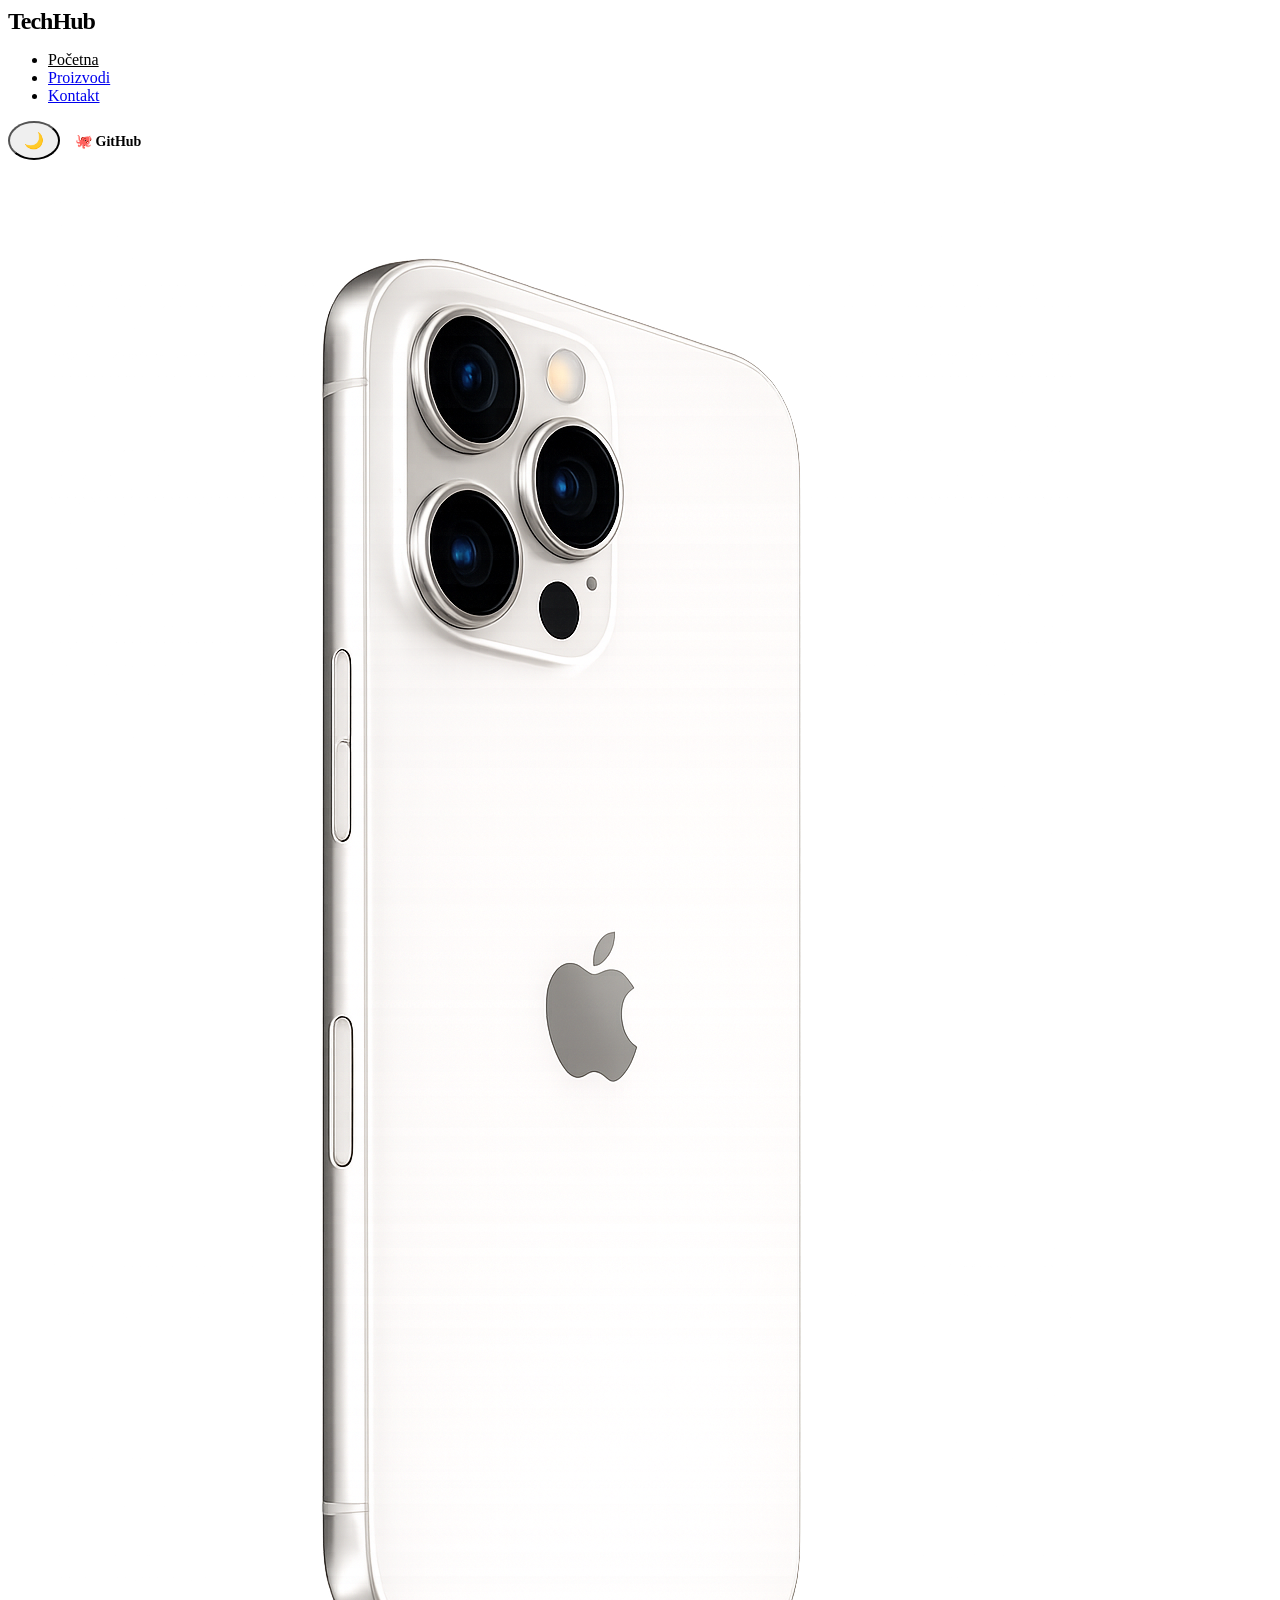
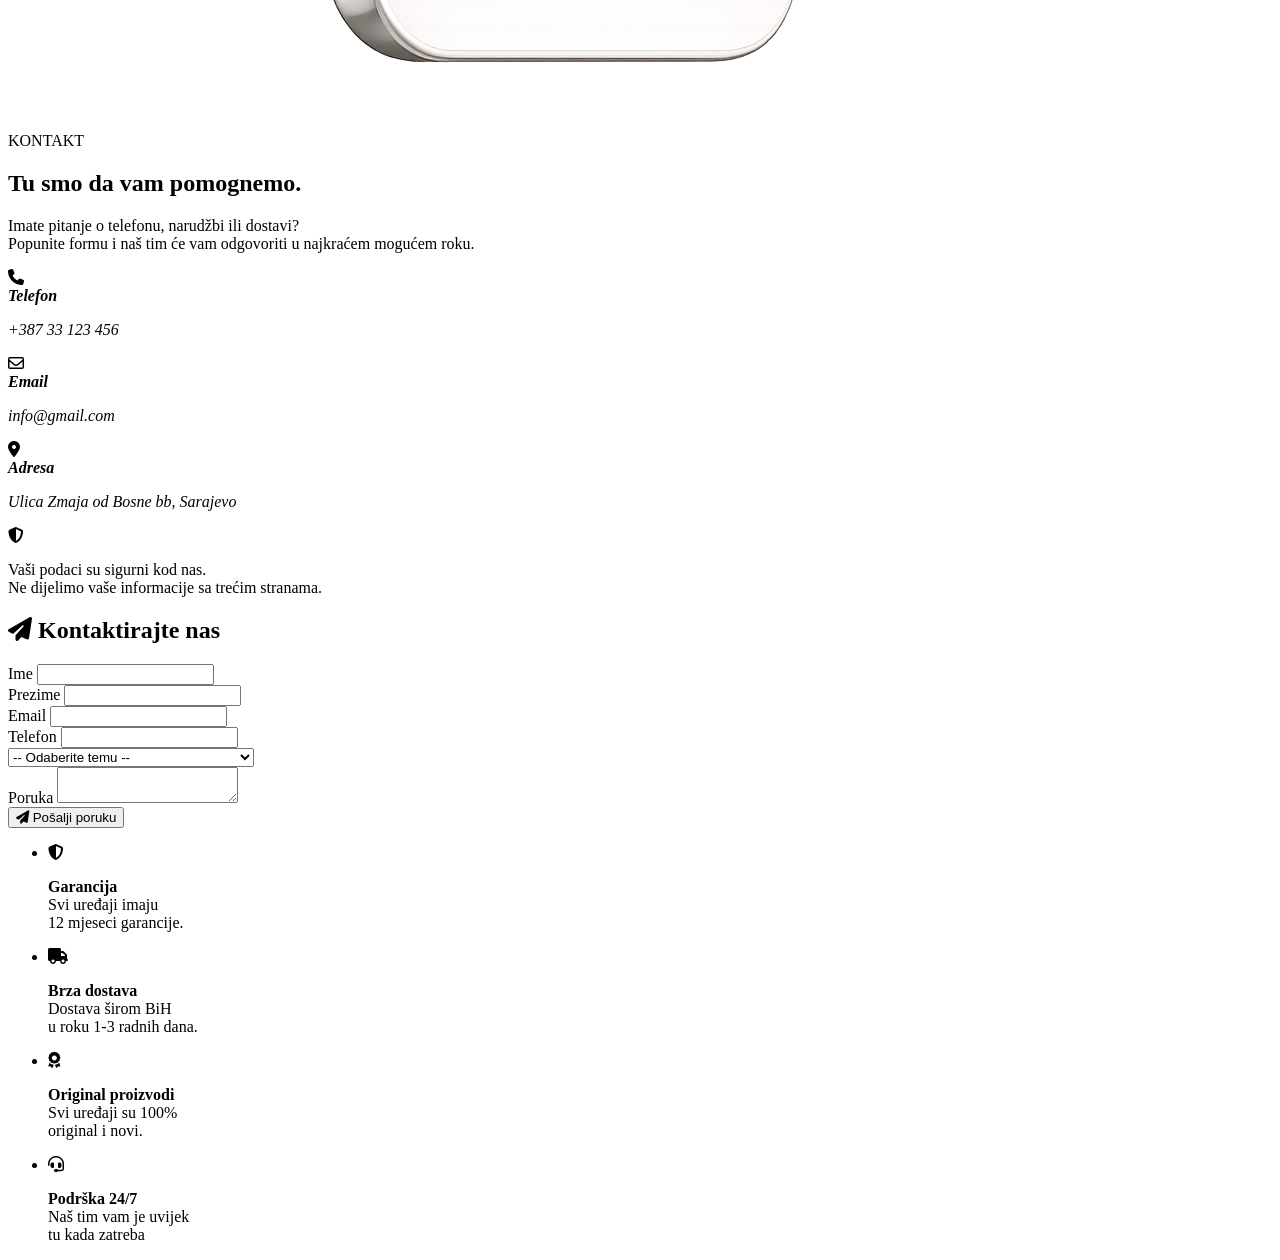
==== kontakt.html @ 81f0207e "Dodan html kod za kontakt dio" ====
<!DOCTYPE html>

<html lang="bs">

<head>  
    <meta charset="UTF-8">
    <meta name="viewport" content="width=device-width, initial-scale=1.0">
    <title>Kontakt</title>
    <link rel="stylesheet" href="tptpstil.css">
    <link rel="stylesheet" href="https://cdnjs.cloudflare.com/ajax/libs/font-awesome/6.5.1/css/all.min.css">
    <!-- Pomogao AI. Jasno mi je da ovaj dio služi prilagođavanju širine
      ekrana uređaju na kome se koristi stanica-->

</head> 

<body class="kontakt-body">
    <!--Header preuzet sa main-a-->
    <header>
        <div class="glavna-navigacija">
                <div class="logo">
                    <h2 style="color: var(--primarna); margin:0; font-weight: 800; letter-spacing: -1px;">TechHub</h2>
                </div>
                <nav>
                    <ul>
                        <li><a href="index.html" style="color: var(--primarna);">Početna</a></li>
                        <li><a href="proizvodi.html">Proizvodi</a></li>
                        <li><a href="kontakt.html">Kontakt</a></li>
                    </ul>
                </nav>
                
                <div style="display: flex; align-items: center; gap: 15px;">
                    <button id="dark-mode-toggle" class="filter-btn" style="padding: 8px 14px; border-radius: 50%; font-size: 16px;">🌙</button>
                    
                    <div class="github-link">
                        <a href="https://github.com/adin-fet/Grupa2-TPTP-2026" target="_blank" style="text-decoration: none; font-weight: 700; color: var(--text-glavni); font-size: 14px;">🐙 GitHub</a>
                    </div>
                </div>
            </div>
    </header>

    <div class="gradacija"></div>

    <main class="centr_dio">

    <!-- Lijeva strana -->
    <figure class="slika-lijevo">
        <img src="images/tel1.png" alt="Slika bijelog telefona">
    </figure>

    <article class="info">
        <header>
            <span>KONTAKT</span>
            <h1>Tu smo da vam pomognemo.</h1>
            <p>Imate pitanje o telefonu, narudžbi ili dostavi?<br>
                Popunite formu i naš tim će vam odgovoriti
                u najkraćem mogućem roku.</p>
        </header>
        
        <!--Kontakt ikonice-->
        <address>
            <div class="kontakt-ikonica">
                <i class="fa-solid fa-phone"></i>
                <div>
                    <strong>Telefon</strong>
                    <p>+387 33 123 456</p>
                </div>
            </div>
            <div class="kontakt-ikonica">
                <i class="fa-regular fa-envelope"></i>
                <div>
                    <strong>Email</strong>
                    <p>info@gmail.com</p>
                </div>
            </div>
            <div class="kontakt-ikonica">
                <i class="fa-solid fa-location-dot"></i>
                <div>
                    <strong>Adresa</strong>
                    <p>Ulica Zmaja od Bosne bb, Sarajevo</p>
                </div>
            </div>
        </address>

        <section class="sigurnost">

            <div class="ikona-sigurnost">
                <i class="fa-solid fa-shield-halved"></i>
            </div>

            <div class="tekst-sigurnost">
                <p>
                    Vaši podaci su sigurni kod nas.<br>
                    Ne dijelimo vaše informacije sa trećim stranama.
                </p>
            </div>
        </section>

    </article>

    <!-- Desna strana (Forma) -->
    <aside class="forma-kontejner">

        <form id="kontakt-forma" novalidate>
        
            <h2 class="naslov"><i class="fa-solid fa-paper-plane"></i> Kontaktirajte nas</h2>
            <div class="polja-forme">
                <div class="input_kontejner">
                    <label for="ime">Ime</label>
                    <input type="text" id="ime" name="ime" id="ime" class="unos">
                    <span class="error-text" id="error-ime"></span>
                </div>        
                <div class="input_kontejner">
                    <label for="prezime">Prezime</label>
                    <input type="text" id="prezime" name="prezime" id="prezime" class="unos">
                    <span class="error-text" id="error-prezime"></span>
                </div>        
                <div class="input_kontejner">
                    <label for="email">Email</label>
                    <input type="email" id="email" name="email" id="email" class="unos">
                    <span class="error-text" id="error-email"></span>
                </div>
                <div class="input_kontejner">
                    <label for="telefon">Telefon</label>
                    <input type="text" id="telefon" name="telefon" id="telefon" class="unos">
                    <span class="error-text" id="error-telefon"></span>
                </div>
                <div class="input_kontejner">
                    <label for="tema_upita"></label>
                    <select id="tema_upita" name="tema_upita" id="tema_upita" class="unos-select">
                        <option value="">-- Odaberite temu --</option>
                        <option value="prednarudžba">Prednarudžbe i kupovina</option>
                        <option value="tehnička podrska i servis">Tehnička podrška i servis</option>
                        <option value="reklamacija">Povrat novca i zamjena (Reklamacija)</option>
                        <option value="saradnja">Poslovna saradnja</option>
                        <option value="drugo">Drugo...</option>
                    </select>
                    <span class="error-text" id="error-tema"></span>
                </div>
                
                <div class="poruka_kontejner">
                    <label for="poruka">Poruka</label>
                    <textarea id="poruka" name="poruka" id="poruka" class="unos"></textarea>
                    <span class="error-text" id="error-poruka"></span>
                </div>

                <button type="submit"><i class="fa-solid fa-paper-plane"></i>  Pošalji poruku</button>
                <div id="uspjeh-kontejner"></div>
            </div>
        </form>
    </aside>

    </main>

    <footer class="kontakt-footer">
        <ul>
            <li><i class="fa-solid fa-shield-halved"></i><p><b>Garancija</b><br>Svi uređaji imaju <br>12 mjeseci garancije.</p></li>
            <li><i class="fa-solid fa-truck"></i><p><b>Brza dostava</b><br>Dostava širom BiH <br>u roku 1-3 radnih dana.</p></li>
            <li><i class="fa-solid fa-award"></i><p><b>Original proizvodi</b><br>Svi uređaji su 100% <br>original i novi.</p></li>
            <li><i class="fa-solid fa-headset"></i><p><b>Podrška 24/7</b><br>Naš tim vam je uvijek <br>tu kada zatreba</p></li>
        </ul>
    </footer>

<script src="tptpskripte.js"></script>
</body>
</html>
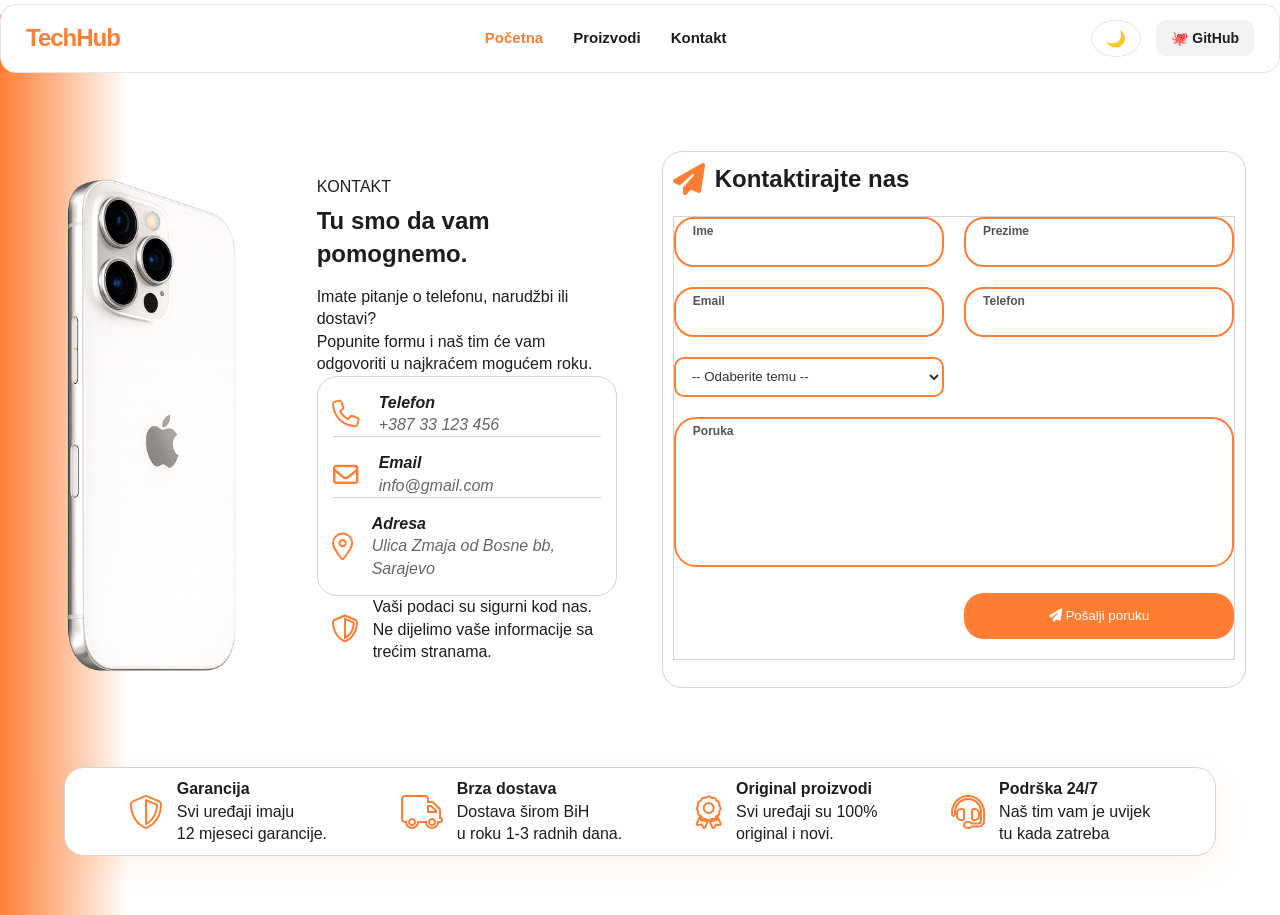
==== commit 20d02b59: "popravljene putanje kontakt.html-a do css i js fajlova" ====
--- a/kontakt.html
+++ b/kontakt.html
@@ -6,7 +6,7 @@
     <meta charset="UTF-8">
     <meta name="viewport" content="width=device-width, initial-scale=1.0">
     <title>Kontakt</title>
-    <link rel="stylesheet" href="tptpstil.css">
+    <link rel="stylesheet" href="css/tptpstil.css">
     <link rel="stylesheet" href="https://cdnjs.cloudflare.com/ajax/libs/font-awesome/6.5.1/css/all.min.css">
     <!-- Pomogao AI. Jasno mi je da ovaj dio služi prilagođavanju širine
       ekrana uređaju na kome se koristi stanica-->
@@ -160,6 +160,6 @@
         </ul>
     </footer>
 
-<script src="tptpskripte.js"></script>
+<script src="js/tptpskripte.js"></script>
 </body>
-</html>+</html>
--- a/css/tptpstil.css
+++ b/css/tptpstil.css
@@ -0,0 +1,581 @@
+:root {
+    --primarna: #ff7e33;
+    --text-glavni: #1d1d1f;
+    --text-sivi: #86868b;
+    --bg-boja: #fbfbfd;
+    --ivica: #e5e5e7;
+}
+
+* { margin: 0; padding: 0; box-sizing: border-box; font-family: 'Inter', sans-serif; }
+
+body { background-color: var(--bg-boja); color: var(--text-glavni); line-height: 1.4; }
+
+.container { max-width: 1200px; margin: 0 auto; padding: 60px 20px; }
+
+/* HEADER - SPLIT DIZAJN */
+.header-glavni {
+    display: flex;
+    justify-content: space-between;
+    align-items: flex-end;
+    margin-bottom: 30px;
+}
+
+.header-lijeva-strana h1 { font-size: 48px; font-weight: 800; letter-spacing: -1px; margin: 5px 0; }
+.nadnaslov { color: var(--primarna); font-weight: 800; font-size: 12px; letter-spacing: 1.2px; }
+.podnaslov { color: var(--text-sivi); font-size: 16px; }
+
+.header-desna-strana { display: flex; gap: 25px; }
+.trust-item { display: flex; align-items: center; gap: 10px; }
+.trust-ikona { 
+    width: 42px; height: 42px; background: #fff; border: 1px solid var(--ivica); 
+    border-radius: 12px; display: flex; align-items: center; justify-content: center; font-size: 18px; 
+}
+.trust-tekst { display: flex; flex-direction: column; }
+.trust-tekst strong { font-size: 13px; font-weight: 700; }
+.trust-tekst span { font-size: 11px; color: var(--text-sivi); }
+
+/* LINIJA FILTERA */
+.kontrole-linija {
+    display: flex;
+    justify-content: space-between;
+    align-items: center;
+    padding: 20px 0;
+    border-top: 1px solid var(--ivica);
+    margin-bottom: 40px;
+}
+
+.filter-dugmadi { display: flex; gap: 10px; }
+.filter-btn {
+    padding: 10px 18px; border-radius: 30px; border: 1px solid var(--ivica);
+    background: #fff; font-weight: 600; font-size: 14px; cursor: pointer; transition: 0.2s;
+}
+.filter-btn.active { background: var(--primarna); color: #fff; border-color: var(--primarna); }
+
+.sort-select { padding: 8px 12px; border-radius: 10px; border: 1px solid var(--ivica); font-weight: 600; }
+
+/* KARTICE */
+.proizvodi-grid { display: grid; grid-template-columns: repeat(4, 1fr); gap: 20px; }
+.kartica {
+    background: #fff; border: 1px solid var(--ivica); border-radius: 18px;
+    padding: 20px; position: relative; transition: 0.3s ease; display: flex; flex-direction: column;
+}
+.kartica:hover { transform: translateY(-5px); box-shadow: 0 10px 25px rgba(0,0,0,0.05); }
+
+.slika-okvir { height: 170px; display: flex; align-items: center; justify-content: center; margin-bottom: 15px; }
+.slika-okvir img { max-width: 100%; max-height: 100%; object-fit: contain; }
+
+.info-dio h3 { font-size: 15px; font-weight: 600; margin-bottom: 8px; height: 40px; overflow: hidden; }
+.rating { color: #ffb400; font-size: 11px; margin-bottom: 15px; }
+.cijena { font-size: 19px; font-weight: 700; }
+.stara { font-size: 13px; color: var(--text-sivi); text-decoration: line-through; margin-left: 8px; }
+
+.dodaj-btn {
+    background: var(--primarna); color: #fff; border: none; padding: 12px; border-radius: 12px;
+    font-weight: 700; margin-top: 15px; cursor: pointer;
+}
+.pregled-btn {
+    background: #fff; border: 1px solid var(--ivica); padding: 10px; border-radius: 12px;
+    font-weight: 600; margin-top: 8px; cursor: pointer;
+}
+
+/* OSTALO */
+.tag { position: absolute; top: 15px; left: 15px; padding: 4px 10px; border-radius: 20px; font-size: 10px; font-weight: 800; color: #fff; }
+.novo { background: var(--primarna); }
+.top { background: #5e5ce6; }
+.popust { background: #ff3b30; }
+.srce { position: absolute; top: 15px; right: 15px; cursor: pointer; color: #d2d2d7; font-size: 20px; }
+
+.recenzije-sekcija { margin: 80px 0; }
+.naslov-centar { text-align: center; margin-bottom: 40px; font-size: 30px; font-weight: 800; }
+.recenzije-grid { display: grid; grid-template-columns: repeat(3, 1fr); gap: 20px; }
+.recenzija-box { background: #fff; border: 1px solid var(--ivica); padding: 25px; border-radius: 20px; }
+.user-info { display: flex; align-items: center; gap: 12px; margin-bottom: 15px; }
+.user-info img { border-radius: 50%; width: 45px; }
+
+.kontakt-traka {
+    background: #fff2eb;
+     border: 1px solid rgba(255,126,51,0.1); 
+     border-radius: 24px;
+    padding: 35px; display: flex;
+     justify-content: space-between; 
+     align-items: center;
+}
+.kontakt-info { display: flex; align-items: center; gap: 20px; }
+.chat-ikona { font-size: 32px; }
+.kontakt-dugme {background: var(--primarna);
+     color: #fff; 
+     text-decoration: none; 
+     padding: 16px 28px;
+      border-radius: 12px;
+       font-weight: 700;
+}
+
+
+/* =========================================================
+   ADEMOV DIO - SPECIFIČNI STILOVI ZA POČETNU STRANICU
+========================================================= */
+
+/* Tranzicija za prelazak u Dark Mode  */
+body { transition: background-color 0.3s, color 0.3s; }
+.kartica, .filter-btn, .pregled-btn, .mapa-container, .sekundarna-navigacija, footer, .glavna-navigacija, .korpa-kontejner { transition: background-color 0.3s, border-color 0.3s, color 0.3s; }
+
+/* Dark Mode varijable preklapanja */
+body.dark-mode {
+    --bg-boja: #121212;
+    --text-glavni: #f5f5f7;
+    --text-sivi: #a1a1a6;
+    --ivica: #2c2c2e;
+}
+body.dark-mode .kartica, 
+body.dark-mode .filter-btn, 
+body.dark-mode .pregled-btn, 
+body.dark-mode .mapa-container, 
+body.dark-mode .sekundarna-navigacija, 
+body.dark-mode footer, 
+body.dark-mode .glavna-navigacija, 
+body.dark-mode .korpa-kontejner,
+body.dark-mode .sort-select {
+    background-color: #1c1c1e !important;
+    color: var(--text-glavni);
+    border-color: var(--ivica);
+}
+
+/* Dekorativne pozadinske trake (preuzeto od Zlate) */
+.pozadina-trake { position: fixed; top: 0; left: 0; width: 100%; height: 100vh; z-index: -1; pointer-events: none; }
+.pozadina-trake::before { content: ""; position: absolute; top: -10%; left: -15%; width: 140%; height: 200px; background: linear-gradient(135deg, #ff7e33 0%, transparent 50%); opacity: 0.2; transform: rotate(-15deg); filter: blur(40px); }
+
+/* Glavna navigacija na početnoj */
+.glavna-navigacija { background: #fff; padding: 15px 25px; border-radius: 16px; border: 1px solid var(--ivica); display: flex; justify-content: space-between; align-items: center; margin-bottom: 40px; }
+.glavna-navigacija ul { list-style: none; display: flex; gap: 30px; }
+.glavna-navigacija a { text-decoration: none; color: var(--text-glavni); font-weight: 600; font-size: 15px; }
+.glavna-navigacija a:hover { color: var(--primarna); }
+.github-link a { background: rgba(0,0,0,0.05); padding: 10px 15px; border-radius: 10px; text-decoration: none; font-weight: 700; color: var(--text-glavni); font-size: 14px; }
+body.dark-mode .github-link a { background: rgba(255,255,255,0.1); }
+
+/* Grid Layout sa 3 kolone  */
+.pocetna-layout { display: grid; grid-template-columns: 220px 1fr 300px; gap: 30px; align-items: start; }
+
+/* Sekundarna navigacija */
+.sekundarna-navigacija { background: #fff; padding: 20px; border-radius: 18px; border: 1px solid var(--ivica); display: flex; flex-direction: column; gap: 10px; }
+.sekundarna-navigacija h3 { margin-bottom: 10px; font-size: 18px; }
+.sekundarna-navigacija .filter-btn { width: 100%; text-align: left; }
+
+/* Mapa Container */
+.mapa-container { background: #fff; padding: 20px; border-radius: 18px; border: 1px solid var(--ivica); }
+.mapa-container iframe { width: 100%; height: 220px; border-radius: 12px; margin-bottom: 10px; }
+.mapa-opis { font-size: 13px; color: var(--text-sivi); line-height: 1.5; }
+
+/* Korpa Interfejs (Kriterij 11) */
+.korpa-kontejner { background: #fff; padding: 20px; border-radius: 18px; border: 1px solid var(--ivica); margin-bottom: 25px; }
+#korpa-brojac { background: var(--primarna); color: #fff; font-size: 12px; padding: 2px 8px; border-radius: 10px; font-weight: 700; }
+.korpa-stavka { display: flex; justify-content: space-between; align-items: center; padding: 8px 0; border-bottom: 1px dashed var(--ivica); font-size: 14px; }
+.korpa-ukupno-red { display: flex; justify-content: space-between; align-items: center; font-weight: 800; margin: 15px 0; padding-top: 10px; border-top: 1px solid var(--ivica); font-size: 16px; }
+#isprazni-korpu-btn { width: 100%; color: #ff3b30; border-color: rgba(255,59,48,0.2); background: rgba(255,59,48,0.05); margin-top: 5px; }
+#isprazni-korpu-btn:hover { background: #ff3b30; color: #fff; }
+
+/* Footer */
+footer { margin-top: 80px; padding: 40px 20px; background: #fff; border-top: 1px solid var(--ivica); text-align: center; border-radius: 24px 24px 0 0; }
+.footer-info p { margin-bottom: 8px; color: var(--text-sivi); font-size: 14px; }
+.footer-links { margin-top: 15px; }
+.footer-links a { color: var(--primarna); text-decoration: none; margin: 0 10px; font-weight: 600; }
+
+/* Responzivnost za layout  */
+@media (max-width: 992px) {
+    .pocetna-layout { grid-template-columns: 1fr; }
+    .sekundarna-navigacija .filter-dugmadi { flex-direction: row; flex-wrap: wrap; }
+    .sekundarna-navigacija .filter-btn { width: auto; }
+}
+
+
+
+/* =========================================================
+    ADINOV DIO - CSS ZA KONTAKT 
+========================================================= */
+:root {
+    --glavna-narandzasta: #ff7e33;
+    --hover-pozadina: #ff7e33be;;
+    --bijela: #fff;
+    --okvir: lightgray;
+    --boja-slova-sv: #666666;
+    --tranzicija: 0.3s ease;
+}
+
+.kontakt-body{
+    background-color: #fff;
+    display: flex;
+    flex-direction: column;
+    justify-content: space-evenly;
+    width: 100%; 
+    min-height: 100vh; 
+    margin: 0; 
+    padding: 0;
+    position: relative;
+}
+
+.gradacija{
+    position: absolute;
+    top: 15px;
+    left: 0;
+    bottom: 0;
+    min-height: 100vh;
+    width: 10%;
+    background: linear-gradient(to right,
+        rgb(255, 126, 51) 0%, 
+        rgba(255, 126, 51, 0.5) 50%, 
+        rgba(0, 0, 0, 0) 100%);
+    z-index: -1;
+}
+
+.centr_dio{
+    display:flex;
+    justify-content: space-between;
+    align-items: stretch;
+    width: 95%;
+    max-width: 1600px;
+    max-height: 700px;
+    margin: 35px auto;
+    margin-left: 30px;
+    z-index:1;
+    gap:20px;
+}
+
+/* Slika */
+
+.slika-lijevo{
+    margin: 0;
+    padding: 0;
+    width: 20%;
+}
+
+.slika-lijevo img{
+    width: 100%;
+    height: 100%;
+    object-fit: cover;
+    object-position: center;
+}
+
+/* /Slika*/
+/* Promotivni dio */
+
+.info{
+    max-width: 350px;
+    padding: 25px;
+}
+
+.info header h1 {
+    margin-top: 5px;
+    margin-bottom: 15px;
+}
+
+.info address{
+    display: flex;
+    flex-direction: column;
+    align-items: left;
+    gap:15px;
+    text-align:left;
+    border: solid 1px var(--okvir);
+    border-radius: 20px;
+    padding: 15px;
+}
+
+.kontakt-ikonica{
+    display:flex;
+    gap: 20px;
+    align-items: center;
+}
+.info address .kontakt-ikonica:not(:last-child) {
+    border-bottom: 1px solid var(--okvir); 
+    width: 100%;
+}
+
+.kontakt-ikonica p{
+    color: var(--boja-slova-sv);
+}
+
+.kontakt-ikonica i{
+    font-size: 1.6rem;
+    color: var(--glavna-narandzasta);
+}
+
+.kontakt-ikonica:nth-child(1) i,
+.kontakt-ikonica:nth-child(3) i{
+    color: transparent; 
+    -webkit-text-stroke: 2px var(--glavna-narandzasta);
+}
+
+.sigurnost{
+    display: flex;
+    align-items: center;
+    gap: 15px;
+    margin-left: 15px;;
+}
+
+.sigurnost i{
+    font-size: 1.6rem;
+    color: transparent;
+    -webkit-text-stroke: 2px var(--glavna-narandzasta);
+}
+/* /Promotivni dio */
+
+/* Forma */
+.forma-kontejner{
+    display: flex;
+    border: solid 1px var(--okvir);
+    min-width: 45%;
+    border-radius: 20px;
+    height: auto;
+    max-height: 700px;
+}
+
+#kontakt-forma{
+    padding: 10px;
+    width: 100%;
+    display: flex;
+    flex-direction: column;
+}
+
+/* Naslov forme */
+#kontakt-forma h2.naslov {
+    margin-top: 0;
+    margin-bottom: 20px;
+    display: flex;
+    align-items: center;
+    gap: 10px;
+}
+
+#kontakt-forma h2 i{
+    font-size: 2rem;
+    color: var(--glavna-narandzasta);
+}
+/* Naslov forme */
+/* Polja forme */
+.polja-forme {
+    border: solid 1px var(--okvir);
+    display: grid;
+    grid-template-columns: 1fr 1fr;
+    gap: 20px;
+}
+
+.unos-select {
+    width: 100%;
+    height: 40px;
+    padding: 8px 12px;
+    border: 2px solid var(--glavna-narandzasta);
+    border-radius: 10px;
+    font-family: var(--font-glavni);
+    background-color: var(--bijela);
+    color: #333;
+    outline: none;
+    transition: var(--tranzicija);
+    cursor: pointer;
+}
+
+.unos-select:focus {
+    border-color: var(--glavna-narandzasta);
+    box-shadow: 0 0 5px rgba(255, 126, 51, 0.5);
+}
+
+
+
+.input_kontejner, .poruka_kontejner {
+    position: relative;
+}
+
+.input_kontejner input, .poruka_kontejner textarea {
+    width: 100%;
+    border: 2px solid var(--glavna-narandzasta);
+    background: none;
+    color: var(--boja-slova-sv);
+    padding: 1.3rem 1.2rem 0.5rem 1.2rem; 
+    font-size: 0.95rem;
+    font-weight: 500;
+    border-radius: 20px;
+    box-sizing: border-box;
+    transition: 0.3s;
+    outline: none;
+}
+
+.poruka_kontejner textarea {
+    min-height: 150px;
+    border-radius: 22px;
+    resize: none;
+}
+
+.input_kontejner input:focus, .poruka_kontejner textarea:focus{
+    box-shadow: 0 0 8px rgba(255, 126, 51, 0.4);
+}
+
+.input_kontejner label, .poruka_kontejner label {
+    position: absolute;
+    top: 6px;
+    left: 1.2rem;
+    font-size: 0.75rem;
+    color: #545454;
+    font-weight: 550;
+    pointer-events: none;
+    z-index: 10;
+}
+
+.polja-forme .poruka_kontejner {
+    grid-column: span 2;
+} 
+
+.input_kontejner:focus-within label, .poruka_kontejner:focus-within label {
+    color: var(--glavna-narandzasta);
+}
+/* /Polja forme */
+/* Dugme */
+.polja-forme button{
+    grid-column: 2;
+    align-self: end;
+    height: 46px;
+    background-color: var(--glavna-narandzasta);
+    color: var(--bijela);
+    border-radius:20px;
+    border: none;
+    cursor: pointer;
+}
+
+.polja-forme i{
+    color: var(--bijela);
+}
+
+.polja-forme button:hover {
+    background-color: #ff8746;
+    transform: translateY(1px); 
+    box-shadow: 0 5px 15px rgba(255, 126, 51, 0.4); 
+}
+
+.polja-forme .input_kontejner:nth-child(5){
+    grid-column:1;
+}
+/* /Dugme */
+/* /Forma */
+
+/* Footer */
+.kontakt-footer {
+    border: solid 0.5px var(--okvir);
+    background-color: var(--bijela);
+    border-radius: 20px;
+    box-shadow: 0 10px 30px rgba(255, 126, 51, 0.1);
+    width: 90%;
+    max-width: 1200px;
+    margin: 40px auto;
+    padding: 10px;
+}
+
+.kontakt-footer ul{
+    list-style: none; 
+    padding: 0;
+    margin: 0;
+    display:flex;
+    justify-content: space-evenly;
+    flex-wrap: wrap;
+    gap: 20px;
+}
+
+.kontakt-footer ul li{
+    display: flex;
+    align-items: center;
+    gap:15px;
+    text-align:left;
+    justify-content: center;
+}
+
+.kontakt-footer ul li i{
+    font-size: 2rem;
+    -webkit-text-stroke: 2px var(--glavna-narandzasta);
+    color: transparent;
+}
+
+/* Tablet */
+@media screen and (max-width: 1100px) {
+    .centr_dio {
+        flex-direction: row;
+        flex-wrap: wrap;
+        justify-content: center;
+        width: 95%;
+        gap: 30px;
+        margin: 30px auto;
+        max-height: none;
+    }
+
+    .kontakt-forma{
+        width: 100%;
+        max-width: 600px;
+    }
+    .slika-lijevo, .inf {
+        width: 40%;
+        max-width: 40%;
+    }
+
+    .slika-lijevo {
+        height: auto;
+        min-height: 250px;
+    }
+
+    .forma-kontejner{
+        width: 70%;
+    }
+    .kontakt-footer ul li {
+        flex-basis: calc(50% - 20px);
+    }
+}
+
+/* Telefon */
+@media screen and (max-width: 600px) {
+    .gradacija, .slika-lijevo {
+        display: none;
+    }
+
+    .centr_dio {
+        flex-direction: column;
+        align-items: center;
+        width: 90%;
+        margin: 20px auto;
+        gap: 25px;
+        max-height: none;
+    }
+
+    .info, .forma-kontejner {
+        width: 90%;
+        max-width: 100%;
+    }
+    
+    .polja-forme {
+        display: flex;
+        flex-direction: column;
+        gap: 12px;
+    }
+
+    .polja-forme .input_kontejner,
+    .polja-forme .poruka_kontejner,
+    .polja-forme button {
+        grid-column: auto !important;
+        width: 100%;
+    }
+
+    .glavna-navigacija {
+        flex-direction: column;
+        gap: 15px;
+        padding: 15px;
+        text-align: center;
+    }
+
+    .glavna-navigacija ul {
+        gap: 20px;
+        padding: 0;
+    }
+
+    /* Footer elementi na telefonu */
+    .kontakt-footer{
+        width:75%;
+    }
+    .kontakt-footer ul {
+        flex-direction: column;
+        gap: 20px;
+        align-items: center;
+        padding-left: 10px;
+    }
+}
+/* /Footer */
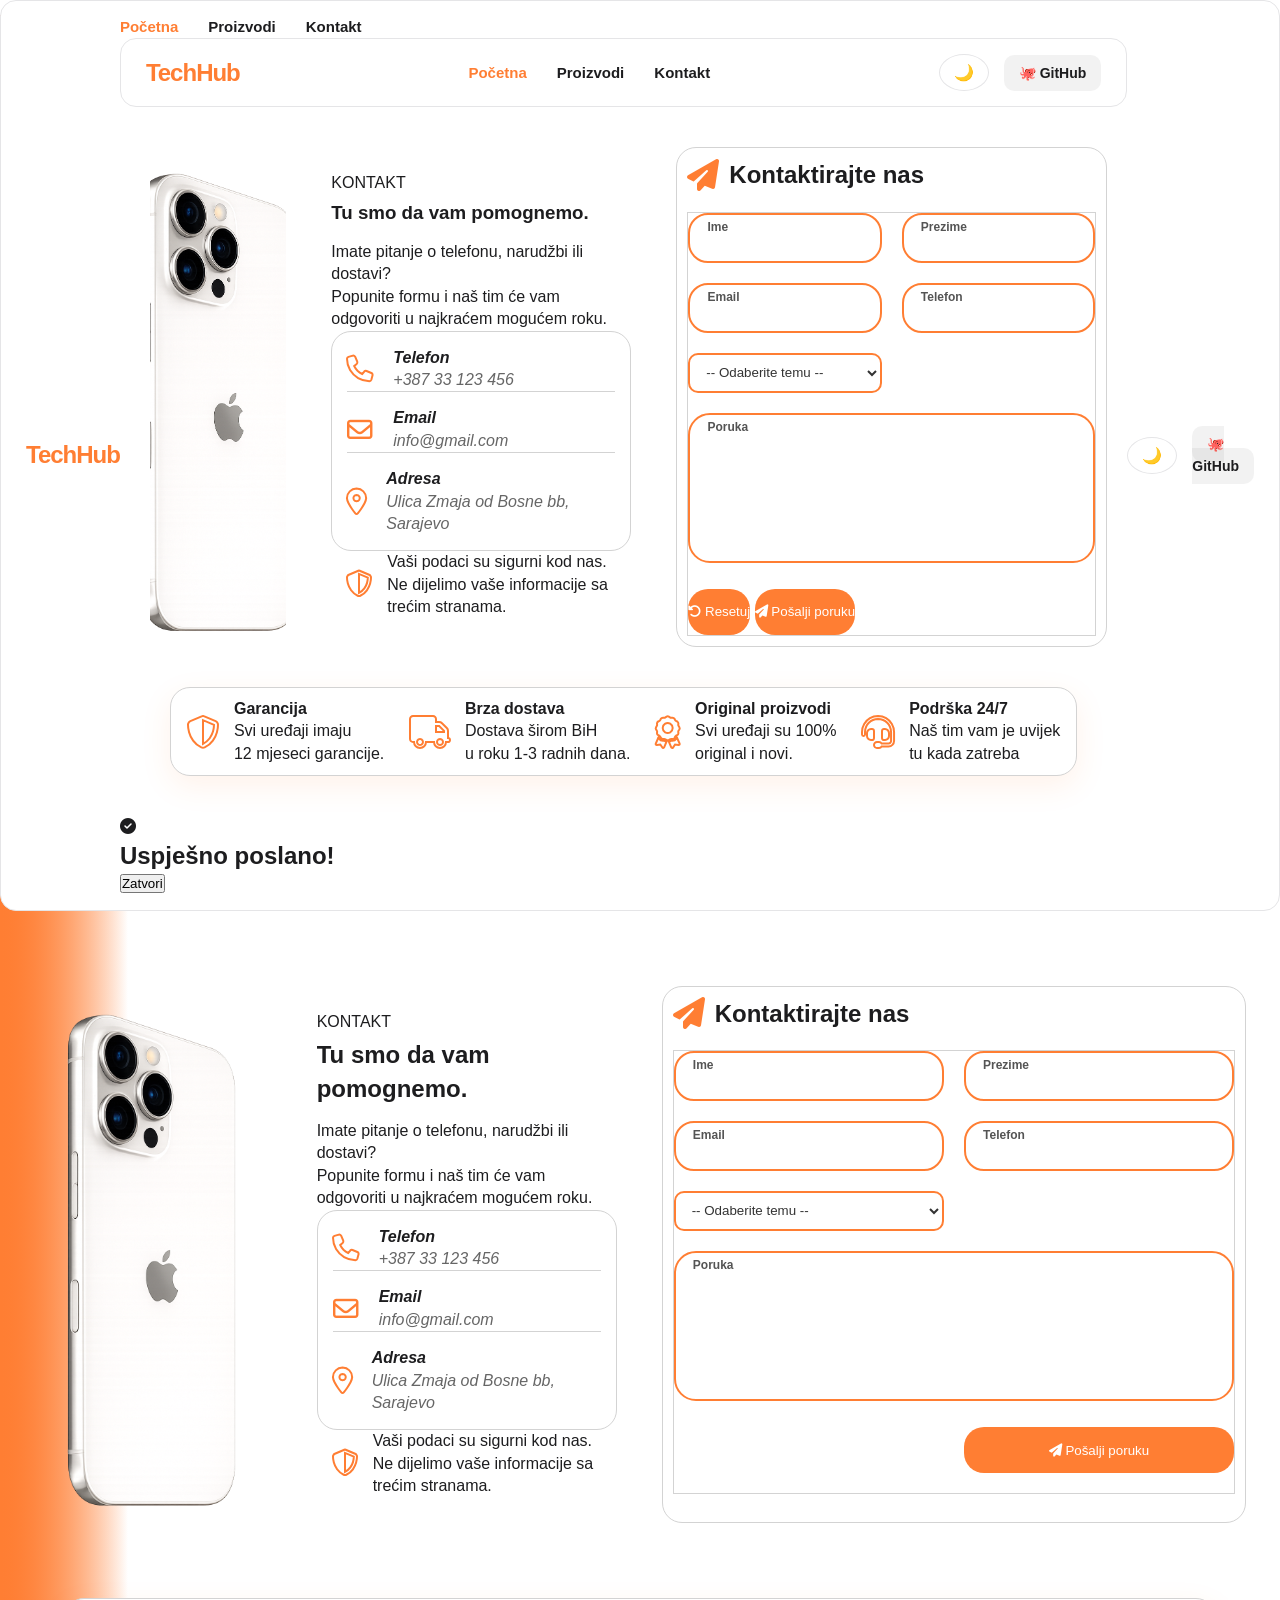
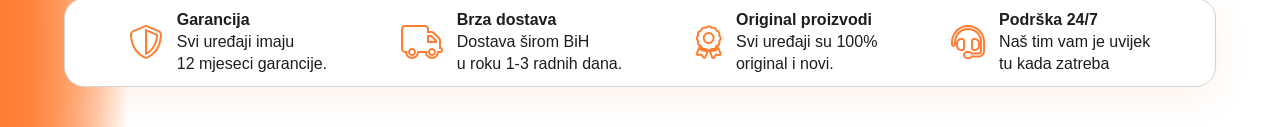
==== commit e43719e6: "dodana sintaksa za skočni prozor i reset tipku" ====
--- a/kontakt.html
+++ b/kontakt.html
@@ -7,6 +7,33 @@
     <meta name="viewport" content="width=device-width, initial-scale=1.0">
     <title>Kontakt</title>
     <link rel="stylesheet" href="css/tptpstil.css">
+    <link rel="stylesheet" href="https://cdnjs.cloudflare.com/ajax/libs/font-awesome/6.5.1/css/all.min.css">
+    <!-- Pomogao AI. Jasno mi je da ovaj dio služi prilagođavanju širine
+      ekrana uređaju na kome se koristi stanica-->
+
+</head> 
+
+<body class="kontakt-body">
+    <!--Header preuzet sa main-a-->
+    <header>
+        <div class="glavna-navigacija">
+                <div class="logo">
+                    <h2 style="color: var(--primarna); margin:0; font-weight: 800; letter-spacing: -1px;">TechHub</h2>
+                </div>
+                <nav>
+                    <ul>
+                        <li><a href="index.html" style="color: var(--primarna);">Početna</a></li>
+                        <li><a href="proizvodi.html">Proizvodi</a></li>
+                        <li><a href="kontakt.html">Kontakt</a></li>
+                    </ul><!DOCTYPE html>
+
+<html lang="bs">
+
+<head>  
+    <meta charset="UTF-8">
+    <meta name="viewport" content="width=device-width, initial-scale=1.0">
+    <title>Kontakt</title>
+    <link rel="stylesheet" href="tptpstil.css">
     <link rel="stylesheet" href="https://cdnjs.cloudflare.com/ajax/libs/font-awesome/6.5.1/css/all.min.css">
     <!-- Pomogao AI. Jasno mi je da ovaj dio služi prilagođavanju širine
       ekrana uređaju na kome se koristi stanica-->
@@ -106,6 +133,160 @@
             <div class="polja-forme">
                 <div class="input_kontejner">
                     <label for="ime">Ime</label>
+                    <input type="text" id="ime" name="ime" class="unos">
+                    <span class="error-text" id="error-ime"></span>
+                </div>        
+                <div class="input_kontejner">
+                    <label for="prezime">Prezime</label>
+                    <input type="text" id="prezime" name="prezime" class="unos">
+                    <span class="error-text" id="error-prezime"></span>
+                </div>        
+                <div class="input_kontejner">
+                    <label for="email">Email</label>
+                    <input type="email" id="email" name="email" class="unos">
+                    <span class="error-text" id="error-email"></span>
+                </div>
+                <div class="input_kontejner">
+                    <label for="telefon">Telefon</label>
+                    <input type="text" id="telefon" name="telefon" class="unos">
+                    <span class="error-text" id="error-telefon"></span>
+                </div>
+                <div class="input_kontejner">
+                    <label for="tema_upita"></label>
+                    <select id="tema_upita" name="tema_upita" class="unos-select">
+                        <option value="">-- Odaberite temu --</option>
+                        <option value="prednarudžba">Prednarudžbe i kupovina</option>
+                        <option value="tehnička podrska i servis">Tehnička podrška i servis</option>
+                        <option value="reklamacija">Povrat novca i zamjena (Reklamacija)</option>
+                        <option value="saradnja">Poslovna saradnja</option>
+                        <option value="drugo">Drugo...</option>
+                    </select>
+                    <span class="error-text" id="error-tema"></span>
+                </div>
+                
+                <div class="poruka_kontejner">
+                    <label for="poruka">Poruka</label>
+                    <textarea id="poruka" name="poruka" class="unos"></textarea>
+                    <span class="error-text" id="error-poruka"></span>
+                </div>
+
+                <div class="akcije-forme">
+                    <button type="reset" id="reset-btn" class="forma-btn-reset">
+                        <i class="fa-solid fa-rotate-left"></i> Resetuj
+                    </button>
+                    <button type="submit" class="forma-btn-submit">
+                        <i class="fa-solid fa-paper-plane"></i> Pošalji poruku
+                    </button>
+                </div>
+            </div>
+        </form>
+    </aside>
+
+    </main>
+
+    <footer class="kontakt-footer">
+        <ul>
+            <li><i class="fa-solid fa-shield-halved"></i><p><b>Garancija</b><br>Svi uređaji imaju <br>12 mjeseci garancije.</p></li>
+            <li><i class="fa-solid fa-truck"></i><p><b>Brza dostava</b><br>Dostava širom BiH <br>u roku 1-3 radnih dana.</p></li>
+            <li><i class="fa-solid fa-award"></i><p><b>Original proizvodi</b><br>Svi uređaji su 100% <br>original i novi.</p></li>
+            <li><i class="fa-solid fa-headset"></i><p><b>Podrška 24/7</b><br>Naš tim vam je uvijek <br>tu kada zatreba</p></li>
+        </ul>
+    </footer>
+
+    <div id="skocni-prozor" class="modal-kontejner">
+        <div class="modal-sadrzaj">
+            <div class="modal-ikona">
+                <i class="fa-solid fa-circle-check"></i>
+            </div>
+            <h2>Uspješno poslano!</h2>
+            <p id="modal-poruka"></p>
+            <button id="zatvori-modal-btn" class="modal-zatvori-btn">Zatvori</button>
+        </div>
+    </div>
+
+<script src="tptpskripte.js"></script>
+</body>
+</html>
+                </nav>
+                
+                <div style="display: flex; align-items: center; gap: 15px;">
+                    <button id="dark-mode-toggle" class="filter-btn" style="padding: 8px 14px; border-radius: 50%; font-size: 16px;">🌙</button>
+                    
+                    <div class="github-link">
+                        <a href="https://github.com/adin-fet/Grupa2-TPTP-2026" target="_blank" style="text-decoration: none; font-weight: 700; color: var(--text-glavni); font-size: 14px;">🐙 GitHub</a>
+                    </div>
+                </div>
+            </div>
+    </header>
+
+    <div class="gradacija"></div>
+
+    <main class="centr_dio">
+
+    <!-- Lijeva strana -->
+    <figure class="slika-lijevo">
+        <img src="images/tel1.png" alt="Slika bijelog telefona">
+    </figure>
+
+    <article class="info">
+        <header>
+            <span>KONTAKT</span>
+            <h1>Tu smo da vam pomognemo.</h1>
+            <p>Imate pitanje o telefonu, narudžbi ili dostavi?<br>
+                Popunite formu i naš tim će vam odgovoriti
+                u najkraćem mogućem roku.</p>
+        </header>
+        
+        <!--Kontakt ikonice-->
+        <address>
+            <div class="kontakt-ikonica">
+                <i class="fa-solid fa-phone"></i>
+                <div>
+                    <strong>Telefon</strong>
+                    <p>+387 33 123 456</p>
+                </div>
+            </div>
+            <div class="kontakt-ikonica">
+                <i class="fa-regular fa-envelope"></i>
+                <div>
+                    <strong>Email</strong>
+                    <p>info@gmail.com</p>
+                </div>
+            </div>
+            <div class="kontakt-ikonica">
+                <i class="fa-solid fa-location-dot"></i>
+                <div>
+                    <strong>Adresa</strong>
+                    <p>Ulica Zmaja od Bosne bb, Sarajevo</p>
+                </div>
+            </div>
+        </address>
+
+        <section class="sigurnost">
+
+            <div class="ikona-sigurnost">
+                <i class="fa-solid fa-shield-halved"></i>
+            </div>
+
+            <div class="tekst-sigurnost">
+                <p>
+                    Vaši podaci su sigurni kod nas.<br>
+                    Ne dijelimo vaše informacije sa trećim stranama.
+                </p>
+            </div>
+        </section>
+
+    </article>
+
+    <!-- Desna strana (Forma) -->
+    <aside class="forma-kontejner">
+
+        <form id="kontakt-forma" novalidate>
+        
+            <h2 class="naslov"><i class="fa-solid fa-paper-plane"></i> Kontaktirajte nas</h2>
+            <div class="polja-forme">
+                <div class="input_kontejner">
+                    <label for="ime">Ime</label>
                     <input type="text" id="ime" name="ime" id="ime" class="unos">
                     <span class="error-text" id="error-ime"></span>
                 </div>        
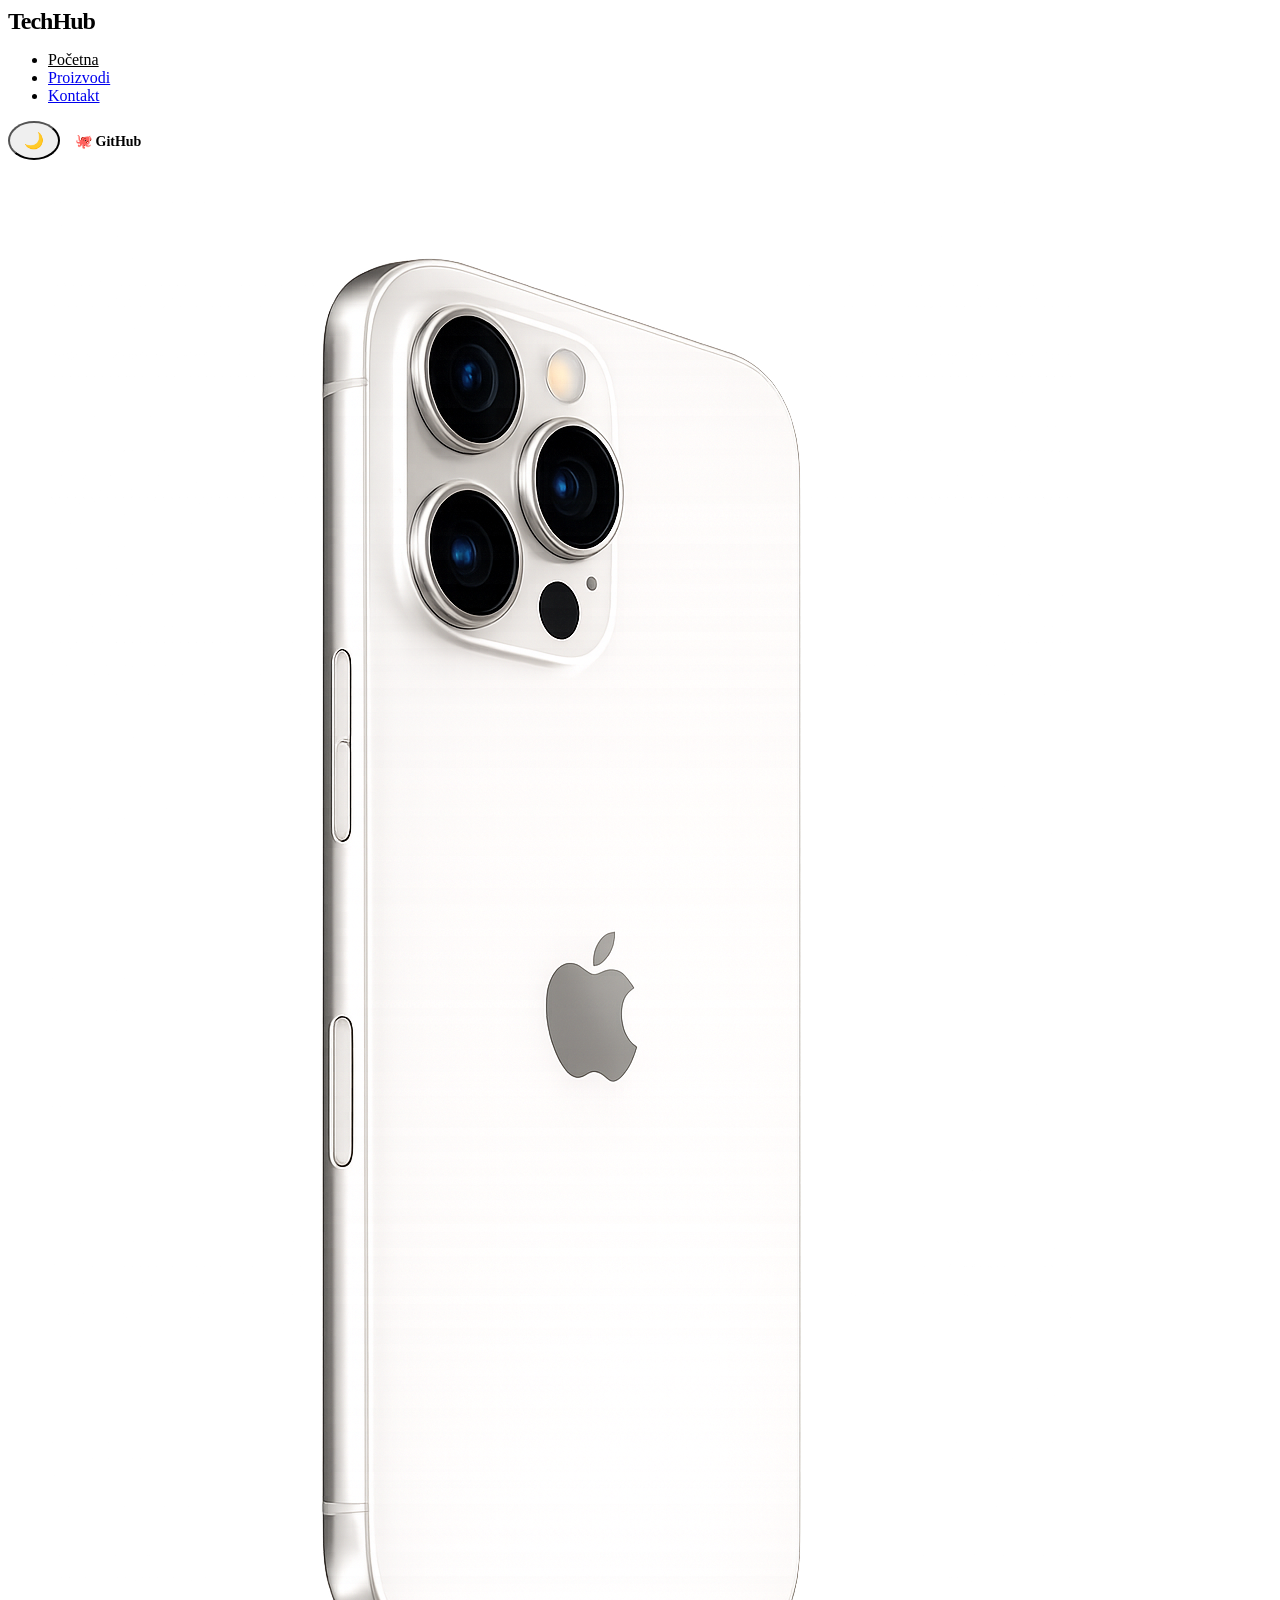
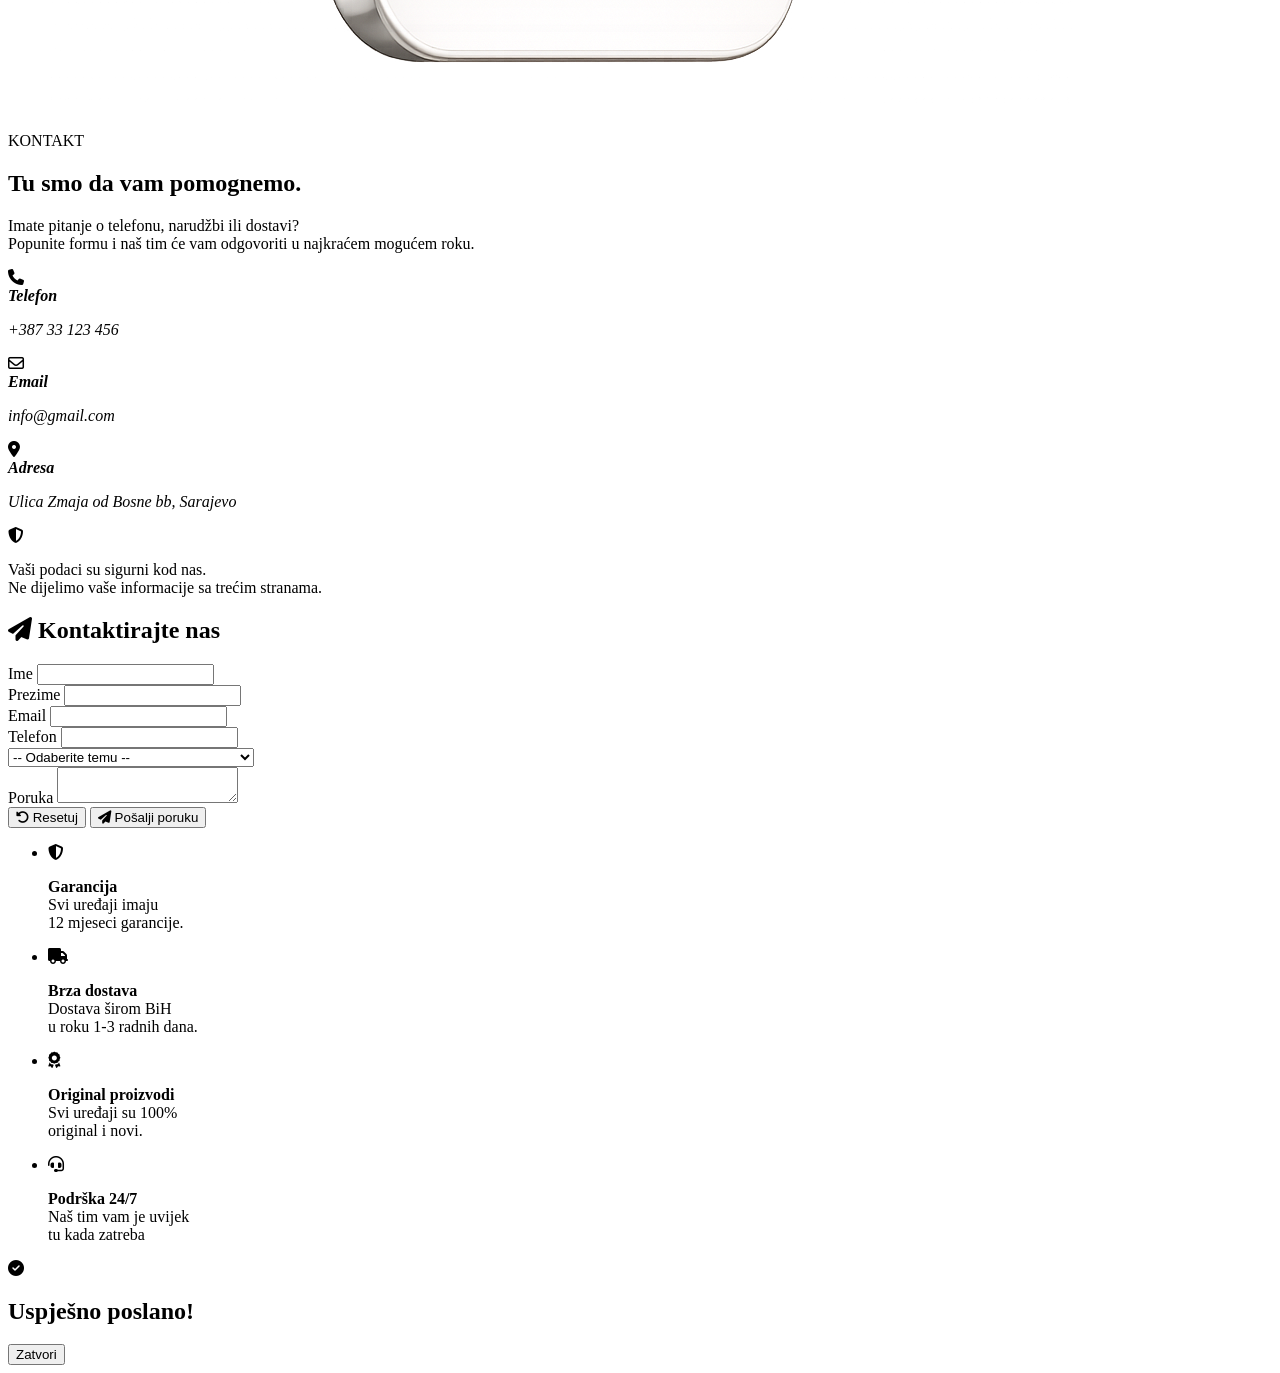
==== commit 48cb05d9: "dodan favicon i izbrisan dupli kod koji je slučajno zalijepljen prilikom prethodnog commita" ====
--- a/kontakt.html
+++ b/kontakt.html
@@ -5,34 +5,10 @@
 <head>  
     <meta charset="UTF-8">
     <meta name="viewport" content="width=device-width, initial-scale=1.0">
-    <title>Kontakt</title>
-    <link rel="stylesheet" href="css/tptpstil.css">
-    <link rel="stylesheet" href="https://cdnjs.cloudflare.com/ajax/libs/font-awesome/6.5.1/css/all.min.css">
-    <!-- Pomogao AI. Jasno mi je da ovaj dio služi prilagođavanju širine
-      ekrana uređaju na kome se koristi stanica-->
-
-</head> 
-
-<body class="kontakt-body">
-    <!--Header preuzet sa main-a-->
-    <header>
-        <div class="glavna-navigacija">
-                <div class="logo">
-                    <h2 style="color: var(--primarna); margin:0; font-weight: 800; letter-spacing: -1px;">TechHub</h2>
-                </div>
-                <nav>
-                    <ul>
-                        <li><a href="index.html" style="color: var(--primarna);">Početna</a></li>
-                        <li><a href="proizvodi.html">Proizvodi</a></li>
-                        <li><a href="kontakt.html">Kontakt</a></li>
-                    </ul><!DOCTYPE html>
-
-<html lang="bs">
-
-<head>  
-    <meta charset="UTF-8">
-    <meta name="viewport" content="width=device-width, initial-scale=1.0">
-    <title>Kontakt</title>
+    <title>TechHub - Kontakt</title>
+    
+    <link rel="icon" type="image/png" href="images/fa.png">
+    
     <link rel="stylesheet" href="tptpstil.css">
     <link rel="stylesheet" href="https://cdnjs.cloudflare.com/ajax/libs/font-awesome/6.5.1/css/all.min.css">
     <!-- Pomogao AI. Jasno mi je da ovaj dio služi prilagođavanju širine
@@ -207,140 +183,3 @@
 <script src="tptpskripte.js"></script>
 </body>
 </html>
-                </nav>
-                
-                <div style="display: flex; align-items: center; gap: 15px;">
-                    <button id="dark-mode-toggle" class="filter-btn" style="padding: 8px 14px; border-radius: 50%; font-size: 16px;">🌙</button>
-                    
-                    <div class="github-link">
-                        <a href="https://github.com/adin-fet/Grupa2-TPTP-2026" target="_blank" style="text-decoration: none; font-weight: 700; color: var(--text-glavni); font-size: 14px;">🐙 GitHub</a>
-                    </div>
-                </div>
-            </div>
-    </header>
-
-    <div class="gradacija"></div>
-
-    <main class="centr_dio">
-
-    <!-- Lijeva strana -->
-    <figure class="slika-lijevo">
-        <img src="images/tel1.png" alt="Slika bijelog telefona">
-    </figure>
-
-    <article class="info">
-        <header>
-            <span>KONTAKT</span>
-            <h1>Tu smo da vam pomognemo.</h1>
-            <p>Imate pitanje o telefonu, narudžbi ili dostavi?<br>
-                Popunite formu i naš tim će vam odgovoriti
-                u najkraćem mogućem roku.</p>
-        </header>
-        
-        <!--Kontakt ikonice-->
-        <address>
-            <div class="kontakt-ikonica">
-                <i class="fa-solid fa-phone"></i>
-                <div>
-                    <strong>Telefon</strong>
-                    <p>+387 33 123 456</p>
-                </div>
-            </div>
-            <div class="kontakt-ikonica">
-                <i class="fa-regular fa-envelope"></i>
-                <div>
-                    <strong>Email</strong>
-                    <p>info@gmail.com</p>
-                </div>
-            </div>
-            <div class="kontakt-ikonica">
-                <i class="fa-solid fa-location-dot"></i>
-                <div>
-                    <strong>Adresa</strong>
-                    <p>Ulica Zmaja od Bosne bb, Sarajevo</p>
-                </div>
-            </div>
-        </address>
-
-        <section class="sigurnost">
-
-            <div class="ikona-sigurnost">
-                <i class="fa-solid fa-shield-halved"></i>
-            </div>
-
-            <div class="tekst-sigurnost">
-                <p>
-                    Vaši podaci su sigurni kod nas.<br>
-                    Ne dijelimo vaše informacije sa trećim stranama.
-                </p>
-            </div>
-        </section>
-
-    </article>
-
-    <!-- Desna strana (Forma) -->
-    <aside class="forma-kontejner">
-
-        <form id="kontakt-forma" novalidate>
-        
-            <h2 class="naslov"><i class="fa-solid fa-paper-plane"></i> Kontaktirajte nas</h2>
-            <div class="polja-forme">
-                <div class="input_kontejner">
-                    <label for="ime">Ime</label>
-                    <input type="text" id="ime" name="ime" id="ime" class="unos">
-                    <span class="error-text" id="error-ime"></span>
-                </div>        
-                <div class="input_kontejner">
-                    <label for="prezime">Prezime</label>
-                    <input type="text" id="prezime" name="prezime" id="prezime" class="unos">
-                    <span class="error-text" id="error-prezime"></span>
-                </div>        
-                <div class="input_kontejner">
-                    <label for="email">Email</label>
-                    <input type="email" id="email" name="email" id="email" class="unos">
-                    <span class="error-text" id="error-email"></span>
-                </div>
-                <div class="input_kontejner">
-                    <label for="telefon">Telefon</label>
-                    <input type="text" id="telefon" name="telefon" id="telefon" class="unos">
-                    <span class="error-text" id="error-telefon"></span>
-                </div>
-                <div class="input_kontejner">
-                    <label for="tema_upita"></label>
-                    <select id="tema_upita" name="tema_upita" id="tema_upita" class="unos-select">
-                        <option value="">-- Odaberite temu --</option>
-                        <option value="prednarudžba">Prednarudžbe i kupovina</option>
-                        <option value="tehnička podrska i servis">Tehnička podrška i servis</option>
-                        <option value="reklamacija">Povrat novca i zamjena (Reklamacija)</option>
-                        <option value="saradnja">Poslovna saradnja</option>
-                        <option value="drugo">Drugo...</option>
-                    </select>
-                    <span class="error-text" id="error-tema"></span>
-                </div>
-                
-                <div class="poruka_kontejner">
-                    <label for="poruka">Poruka</label>
-                    <textarea id="poruka" name="poruka" id="poruka" class="unos"></textarea>
-                    <span class="error-text" id="error-poruka"></span>
-                </div>
-
-                <button type="submit"><i class="fa-solid fa-paper-plane"></i>  Pošalji poruku</button>
-                <div id="uspjeh-kontejner"></div>
-            </div>
-        </form>
-    </aside>
-
-    </main>
-
-    <footer class="kontakt-footer">
-        <ul>
-            <li><i class="fa-solid fa-shield-halved"></i><p><b>Garancija</b><br>Svi uređaji imaju <br>12 mjeseci garancije.</p></li>
-            <li><i class="fa-solid fa-truck"></i><p><b>Brza dostava</b><br>Dostava širom BiH <br>u roku 1-3 radnih dana.</p></li>
-            <li><i class="fa-solid fa-award"></i><p><b>Original proizvodi</b><br>Svi uređaji su 100% <br>original i novi.</p></li>
-            <li><i class="fa-solid fa-headset"></i><p><b>Podrška 24/7</b><br>Naš tim vam je uvijek <br>tu kada zatreba</p></li>
-        </ul>
-    </footer>
-
-<script src="js/tptpskripte.js"></script>
-</body>
-</html>
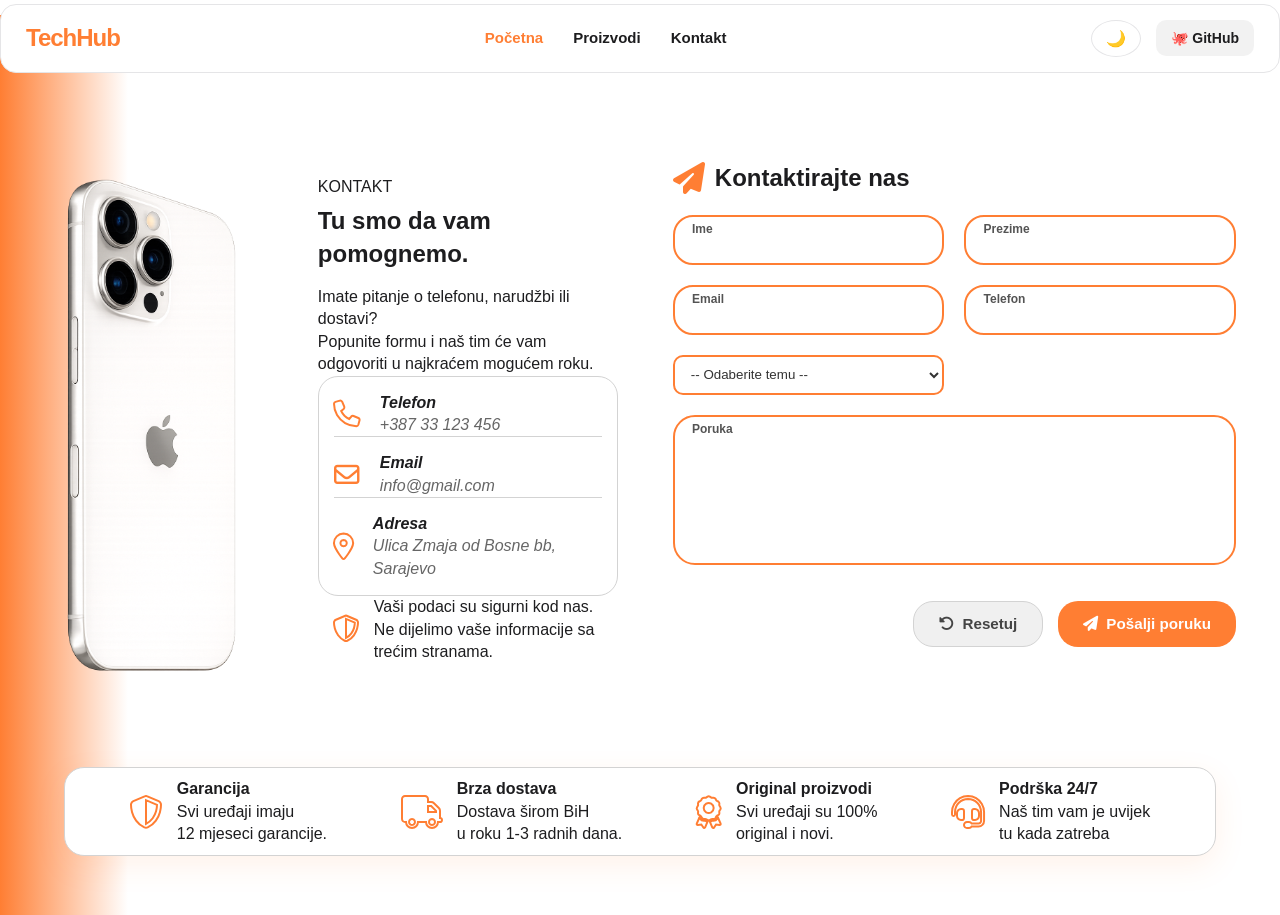
==== commit 6813b9e9: "popravljena relacija do tptpstill.css" ====
--- a/kontakt.html
+++ b/kontakt.html
@@ -7,13 +7,10 @@
     <meta name="viewport" content="width=device-width, initial-scale=1.0">
     <title>TechHub - Kontakt</title>
     
+    <link rel="stylesheet" href="css/tptpstil.css">
+    <link rel="stylesheet" href="https://cdnjs.cloudflare.com/ajax/libs/font-awesome/6.5.1/css/all.min.css">
+
     <link rel="icon" type="image/png" href="images/fa.png">
-    
-    <link rel="stylesheet" href="tptpstil.css">
-    <link rel="stylesheet" href="https://cdnjs.cloudflare.com/ajax/libs/font-awesome/6.5.1/css/all.min.css">
-    <!-- Pomogao AI. Jasno mi je da ovaj dio služi prilagođavanju širine
-      ekrana uređaju na kome se koristi stanica-->
-
 </head> 
 
 <body class="kontakt-body">
--- a/css/tptpstil.css
+++ b/css/tptpstil.css
@@ -0,0 +1,729 @@
+:root {
+    --primarna: #ff7e33;
+    --text-glavni: #1d1d1f;
+    --text-sivi: #86868b;
+    --bg-boja: #fbfbfd;
+    --ivica: #e5e5e7;
+}
+
+* { margin: 0; padding: 0; box-sizing: border-box; font-family: 'Inter', sans-serif; }
+
+body { background-color: var(--bg-boja); color: var(--text-glavni); line-height: 1.4; }
+
+.container { max-width: 1200px; margin: 0 auto; padding: 60px 20px; }
+
+/* HEADER - SPLIT DIZAJN */
+.header-glavni {
+    display: flex;
+    justify-content: space-between;
+    align-items: flex-end;
+    margin-bottom: 30px;
+}
+
+.header-lijeva-strana h1 { font-size: 48px; font-weight: 800; letter-spacing: -1px; margin: 5px 0; }
+.nadnaslov { color: var(--primarna); font-weight: 800; font-size: 12px; letter-spacing: 1.2px; }
+.podnaslov { color: var(--text-sivi); font-size: 16px; }
+
+.header-desna-strana { display: flex; gap: 25px; }
+.trust-item { display: flex; align-items: center; gap: 10px; }
+.trust-ikona { 
+    width: 42px; height: 42px; background: #fff; border: 1px solid var(--ivica); 
+    border-radius: 12px; display: flex; align-items: center; justify-content: center; font-size: 18px; 
+}
+.trust-tekst { display: flex; flex-direction: column; }
+.trust-tekst strong { font-size: 13px; font-weight: 700; }
+.trust-tekst span { font-size: 11px; color: var(--text-sivi); }
+
+/* LINIJA FILTERA */
+.kontrole-linija {
+    display: flex;
+    justify-content: space-between;
+    align-items: center;
+    padding: 20px 0;
+    border-top: 1px solid var(--ivica);
+    margin-bottom: 40px;
+}
+
+.filter-dugmadi { display: flex; gap: 10px; }
+.filter-btn {
+    padding: 10px 18px; border-radius: 30px; border: 1px solid var(--ivica);
+    background: #fff; font-weight: 600; font-size: 14px; cursor: pointer; transition: 0.2s;
+}
+.filter-btn.active { background: var(--primarna); color: #fff; border-color: var(--primarna); }
+
+.sort-select { padding: 8px 12px; border-radius: 10px; border: 1px solid var(--ivica); font-weight: 600; }
+
+/* KARTICE */
+.proizvodi-grid { display: grid; grid-template-columns: repeat(4, 1fr); gap: 20px; }
+.kartica {
+    background: #fff; border: 1px solid var(--ivica); border-radius: 18px;
+    padding: 20px; position: relative; transition: 0.3s ease; display: flex; flex-direction: column;
+}
+.kartica:hover { transform: translateY(-5px); box-shadow: 0 10px 25px rgba(0,0,0,0.05); }
+
+.slika-okvir { height: 170px; display: flex; align-items: center; justify-content: center; margin-bottom: 15px; }
+.slika-okvir img { max-width: 100%; max-height: 100%; object-fit: contain; }
+
+.info-dio h3 { font-size: 15px; font-weight: 600; margin-bottom: 8px; height: 40px; overflow: hidden; }
+.rating { color: #ffb400; font-size: 11px; margin-bottom: 15px; }
+.cijena { font-size: 19px; font-weight: 700; }
+.stara { font-size: 13px; color: var(--text-sivi); text-decoration: line-through; margin-left: 8px; }
+
+.dodaj-btn {
+    background: var(--primarna); color: #fff; border: none; padding: 12px; border-radius: 12px;
+    font-weight: 700; margin-top: 15px; cursor: pointer;
+}
+.pregled-btn {
+    background: #fff; border: 1px solid var(--ivica); padding: 10px; border-radius: 12px;
+    font-weight: 600; margin-top: 8px; cursor: pointer;
+}
+
+/* OSTALO */
+.tag { position: absolute; top: 15px; left: 15px; padding: 4px 10px; border-radius: 20px; font-size: 10px; font-weight: 800; color: #fff; }
+.novo { background: var(--primarna); }
+.top { background: #5e5ce6; }
+.popust { background: #ff3b30; }
+.srce { position: absolute; top: 15px; right: 15px; cursor: pointer; color: #d2d2d7; font-size: 20px; }
+
+.recenzije-sekcija { margin: 80px 0; }
+.naslov-centar { text-align: center; margin-bottom: 40px; font-size: 30px; font-weight: 800; }
+.recenzije-grid { display: grid; grid-template-columns: repeat(3, 1fr); gap: 20px; }
+.recenzija-box { background: #fff; border: 1px solid var(--ivica); padding: 25px; border-radius: 20px; }
+.user-info { display: flex; align-items: center; gap: 12px; margin-bottom: 15px; }
+.user-info img { border-radius: 50%; width: 45px; }
+
+.kontakt-traka {
+    background: #fff2eb;
+     border: 1px solid rgba(255,126,51,0.1); 
+     border-radius: 24px;
+    padding: 35px; display: flex;
+     justify-content: space-between; 
+     align-items: center;
+}
+.kontakt-info { display: flex; align-items: center; gap: 20px; }
+.chat-ikona { font-size: 32px; }
+.kontakt-dugme {background: var(--primarna);
+     color: #fff; 
+     text-decoration: none; 
+     padding: 16px 28px;
+      border-radius: 12px;
+       font-weight: 700;
+}
+
+
+/* =========================================================
+   ADEMOV DIO - SPECIFIČNI STILOVI ZA POČETNU STRANICU
+========================================================= */
+
+/* Tranzicija za prelazak u Dark Mode  */
+body { transition: background-color 0.3s, color 0.3s; }
+.kartica, .filter-btn, .pregled-btn, .mapa-container, .sekundarna-navigacija, footer, .glavna-navigacija, .korpa-kontejner { transition: background-color 0.3s, border-color 0.3s, color 0.3s; }
+
+/* Dark Mode varijable preklapanja */
+body.dark-mode {
+    --bg-boja: #121212;
+    --text-glavni: #f5f5f7;
+    --text-sivi: #a1a1a6;
+    --ivica: #2c2c2e;
+}
+body.dark-mode .kartica, 
+body.dark-mode .filter-btn, 
+body.dark-mode .pregled-btn, 
+body.dark-mode .mapa-container, 
+body.dark-mode .sekundarna-navigacija, 
+body.dark-mode footer, 
+body.dark-mode .glavna-navigacija, 
+body.dark-mode .korpa-kontejner,
+body.dark-mode .sort-select {
+    background-color: #1c1c1e !important;
+    color: var(--text-glavni);
+    border-color: var(--ivica);
+}
+
+/* Dekorativne pozadinske trake (preuzeto od Zlate) */
+.pozadina-trake { position: fixed; top: 0; left: 0; width: 100%; height: 100vh; z-index: -1; pointer-events: none; }
+.pozadina-trake::before { content: ""; position: absolute; top: -10%; left: -15%; width: 140%; height: 200px; background: linear-gradient(135deg, #ff7e33 0%, transparent 50%); opacity: 0.2; transform: rotate(-15deg); filter: blur(40px); }
+
+/* Glavna navigacija na početnoj */
+.glavna-navigacija { background: #fff; padding: 15px 25px; border-radius: 16px; border: 1px solid var(--ivica); display: flex; justify-content: space-between; align-items: center; margin-bottom: 40px; }
+.glavna-navigacija ul { list-style: none; display: flex; gap: 30px; }
+.glavna-navigacija a { text-decoration: none; color: var(--text-glavni); font-weight: 600; font-size: 15px; }
+.glavna-navigacija a:hover { color: var(--primarna); }
+.github-link a { background: rgba(0,0,0,0.05); padding: 10px 15px; border-radius: 10px; text-decoration: none; font-weight: 700; color: var(--text-glavni); font-size: 14px; }
+body.dark-mode .github-link a { background: rgba(255,255,255,0.1); }
+
+/* Grid Layout sa 3 kolone  */
+.pocetna-layout { display: grid; grid-template-columns: 220px 1fr 300px; gap: 30px; align-items: start; }
+
+/* Sekundarna navigacija */
+.sekundarna-navigacija { background: #fff; padding: 20px; border-radius: 18px; border: 1px solid var(--ivica); display: flex; flex-direction: column; gap: 10px; }
+.sekundarna-navigacija h3 { margin-bottom: 10px; font-size: 18px; }
+.sekundarna-navigacija .filter-btn { width: 100%; text-align: left; }
+
+/* Mapa Container */
+.mapa-container { background: #fff; padding: 20px; border-radius: 18px; border: 1px solid var(--ivica); }
+.mapa-container iframe { width: 100%; height: 220px; border-radius: 12px; margin-bottom: 10px; }
+.mapa-opis { font-size: 13px; color: var(--text-sivi); line-height: 1.5; }
+
+/* Korpa Interfejs (Kriterij 11) */
+.korpa-kontejner { background: #fff; padding: 20px; border-radius: 18px; border: 1px solid var(--ivica); margin-bottom: 25px; }
+#korpa-brojac { background: var(--primarna); color: #fff; font-size: 12px; padding: 2px 8px; border-radius: 10px; font-weight: 700; }
+.korpa-stavka { display: flex; justify-content: space-between; align-items: center; padding: 8px 0; border-bottom: 1px dashed var(--ivica); font-size: 14px; }
+.korpa-ukupno-red { display: flex; justify-content: space-between; align-items: center; font-weight: 800; margin: 15px 0; padding-top: 10px; border-top: 1px solid var(--ivica); font-size: 16px; }
+#isprazni-korpu-btn { width: 100%; color: #ff3b30; border-color: rgba(255,59,48,0.2); background: rgba(255,59,48,0.05); margin-top: 5px; }
+#isprazni-korpu-btn:hover { background: #ff3b30; color: #fff; }
+
+/* Footer */
+footer { margin-top: 80px; padding: 40px 20px; background: #fff; border-top: 1px solid var(--ivica); text-align: center; border-radius: 24px 24px 0 0; }
+.footer-info p { margin-bottom: 8px; color: var(--text-sivi); font-size: 14px; }
+.footer-links { margin-top: 15px; }
+.footer-links a { color: var(--primarna); text-decoration: none; margin: 0 10px; font-weight: 600; }
+
+/* Responzivnost za layout  */
+@media (max-width: 992px) {
+    .pocetna-layout { grid-template-columns: 1fr; }
+    .sekundarna-navigacija .filter-dugmadi { flex-direction: row; flex-wrap: wrap; }
+    .sekundarna-navigacija .filter-btn { width: auto; }
+}
+
+
+
+/* =========================================================
+    ADINOV DIO - CSS ZA KONTAKT 
+========================================================= */
+:root {
+    --glavna-narandzasta: #ff7e33;
+    --hover-pozadina: #ff7e33be;
+    --bijela: #fff;
+    --okvir: lightgray;
+    --boja-slova-sv: #666666;
+    --tranzicija: 0.3s ease; /* Za hover efekte i animacije */
+}
+
+.kontakt-body{
+    background-color: #fff;
+    display: flex;
+    flex-direction: column;
+    justify-content: space-evenly;
+    width: 100%; 
+    min-height: 100vh; 
+    margin: 0; 
+    padding: 0;
+    position: relative;
+}
+
+.gradacija{
+    position: absolute;
+    top: 15px;
+    left: 0;
+    bottom: 0;
+    min-height: 100vh;
+    width: 10%;
+    background: linear-gradient(to right,
+        rgb(255, 126, 51) 0%, 
+        rgba(255, 126, 51, 0.5) 50%, 
+        rgba(0, 0, 0, 0) 100%);
+    z-index: -1;
+}
+
+.centr_dio{
+    display:flex;
+    justify-content: space-between;
+    align-items: stretch;
+    width: 95%;
+    max-width: 1600px;
+    max-height: 700px;
+    margin: 35px auto;
+    margin-left: 30px;
+    z-index:1;
+    gap:20px;
+}
+
+/* Slika */
+
+.slika-lijevo{
+    margin: 0;
+    padding: 0;
+    width: 20%;
+}
+
+.slika-lijevo img{
+    width: 100%;
+    height: 100%;
+    object-fit: cover;
+    object-position: center;
+}
+
+/* /Slika*/
+/* Promotivni dio */
+
+.info{
+    max-width: 350px;
+    padding: 25px;
+}
+
+.info header h1 {
+    margin-top: 5px;
+    margin-bottom: 15px;
+}
+
+.info address{
+    display: flex;
+    flex-direction: column;
+    align-items: left;
+    gap:15px;
+    text-align:left;
+    border: solid 1px var(--okvir);
+    border-radius: 20px;
+    padding: 15px;
+}
+
+.kontakt-ikonica{
+    display:flex;
+    gap: 20px;
+    align-items: center;
+}
+.info address .kontakt-ikonica:not(:last-child) {
+    border-bottom: 1px solid var(--okvir); 
+    width: 100%;
+}
+
+.kontakt-ikonica p{
+    color: var(--boja-slova-sv);
+}
+
+.kontakt-ikonica i{
+    font-size: 1.6rem;
+    color: var(--glavna-narandzasta);
+}
+
+.kontakt-ikonica:nth-child(1) i,
+.kontakt-ikonica:nth-child(3) i{
+    color: transparent; 
+    -webkit-text-stroke: 2px var(--glavna-narandzasta);
+}
+
+.sigurnost{
+    display: flex;
+    align-items: center;
+    gap: 15px;
+    margin-left: 15px;;
+}
+
+.sigurnost i{
+    font-size: 1.6rem;
+    color: transparent;
+    -webkit-text-stroke: 2px var(--glavna-narandzasta);
+}
+/* /Promotivni dio */
+
+/* Forma */
+.forma-kontejner{
+    display: flex;
+    min-width: 45%;
+    border-radius: 20px;
+    height: auto;
+    max-height: 700px;
+}
+
+#kontakt-forma{
+    padding: 10px;
+    width: 100%;
+    display: flex;
+    flex-direction: column;
+}
+
+/* Naslov forme */
+#kontakt-forma h2.naslov {
+    margin-top: 0;
+    margin-bottom: 20px;
+    display: flex;
+    align-items: center;
+    gap: 10px;
+}
+
+#kontakt-forma h2 i{
+    font-size: 2rem;
+    color: var(--glavna-narandzasta);
+}
+/* Naslov forme */
+/* Polja forme */
+.polja-forme {
+    display: grid;
+    grid-template-columns: 1fr 1fr;
+    gap: 20px;
+}
+
+.unos-select {
+    width: 100%;
+    height: 40px;
+    padding: 8px 12px;
+    border: 2px solid var(--glavna-narandzasta);
+    border-radius: 10px;
+    background-color: var(--bijela);
+    color: #333;
+    outline: none;
+    transition: var(--tranzicija);
+    cursor: pointer;
+}
+
+.unos-select:focus {
+    border-color: var(--glavna-narandzasta);
+    box-shadow: 0 0 5px rgba(255, 126, 51, 0.5);
+}
+
+.input_kontejner, .poruka_kontejner {
+    position: relative;
+}
+
+.input_kontejner input, .poruka_kontejner textarea {
+    width: 100%;
+    border: 2px solid var(--glavna-narandzasta);
+    background: none;
+    color: var(--boja-slova-sv);
+    padding: 1.3rem 1.2rem 0.5rem 1.2rem; 
+    font-size: 0.95rem;
+    font-weight: 500;
+    border-radius: 20px;
+    box-sizing: border-box;
+    transition: 0.3s;
+    outline: none;
+}
+
+.poruka_kontejner textarea {
+    min-height: 150px;
+    border-radius: 22px;
+    resize: none;
+}
+
+.input_kontejner input:focus, .poruka_kontejner textarea:focus{
+    box-shadow: 0 0 8px rgba(255, 126, 51, 0.4);
+}
+
+.input_kontejner label, .poruka_kontejner label {
+    position: absolute;
+    top: 6px;
+    left: 1.2rem;
+    font-size: 0.75rem;
+    color: #545454;
+    font-weight: 550;
+    pointer-events: none;
+    z-index: 10;
+}
+
+.polja-forme .poruka_kontejner {
+    grid-column: span 2;
+} 
+
+.input_kontejner:focus-within label, .poruka_kontejner:focus-within label {
+    color: var(--glavna-narandzasta);
+}
+
+.error-text {
+    display: none;
+    color: #ff0000;
+    font-size: 12px;
+    margin-top: 5px;
+    font-weight: 500;
+    text-align: left;
+}
+/* /Polja forme */
+/* Dugme */
+
+.akcije-forme {
+    grid-column: span 2;
+    display: flex;
+    gap: 15px;
+    justify-content: flex-end; 
+    align-self: end;
+    margin-top: 10px;
+}
+
+.forma-btn-submit, .forma-btn-reset {
+    height: 46px;
+    padding: 0 25px;
+    border-radius: 20px;
+    border: none;
+    font-size: 0.95rem;
+    font-weight: 600;
+    cursor: pointer;
+    display: flex;
+    align-items: center;
+    gap: 8px;
+    transition: var(--tranzicija);
+}
+
+.forma-btn-submit {
+    background-color: var(--glavna-narandzasta);
+    color: var(--bijela);
+}
+
+.forma-btn-submit:hover {
+    background-color: #ff8746;
+    transform: translateY(1px);
+    box-shadow: 0 5px 15px rgba(255, 126, 51, 0.4);
+}
+
+.forma-btn-reset {
+    background-color: #f0f0f0;
+    color: #444;
+    border: 1px solid var(--okvir);
+}
+
+.forma-btn-reset:hover {
+    background-color: #e0e0e0;
+    color: #111;
+    transform: translateY(1px);
+}
+
+/* /Dugme */
+/* /Forma */
+/* Skočni prozor */
+.modal-kontejner {
+    display: none;
+    position: fixed;
+    top: 0;
+    left: 0;
+    width: 100%;
+    height: 100%;
+    background-color: rgba(0, 0, 0, 0.6);
+    z-index: 9999;
+    justify-content: center;
+    align-items: center;
+}
+
+.modal-sadrzaj {
+    background-color: var(--bijela);
+    padding: 40px;
+    border-radius: 20px;
+    width: 90%;
+    max-width: 450px;
+    text-align: center;
+    box-shadow: 0 15px 40px rgba(0, 0, 0, 0.2);
+    animation: skociUnutra 0.4s ease;
+}
+
+@keyframes skociUnutra {
+    from { transform: scale(0.7); opacity: 0; }
+    to { transform: scale(1); opacity: 1; }
+}
+
+.modal-ikona i {
+    font-size: 60px;
+    color: #2ec4b6;
+    margin-bottom: 20px;
+}
+
+.modal-sadrzaj h2 {
+    margin: 0 0 10px 0;
+    font-size: 24px;
+    color: #222;
+}
+
+.modal-sadrzaj p {
+    color: var(--boja-slova-sv);
+    font-size: 16px;
+    line-height: 1.5;
+    margin-bottom: 25px;
+}
+
+.modal-zatvori-btn {
+    background-color: var(--glavna-narandzasta);
+    color: white;
+    border: none;
+    padding: 12px 35px;
+    font-size: 15px;
+    font-weight: 600;
+    border-radius: 15px;
+    cursor: pointer;
+    transition: var(--tranzicija);
+}
+
+.modal-zatvori-btn:hover {
+    background-color: #ff8746;
+}
+/* /Skočni prozor */
+/* Footer */
+.kontakt-footer {
+    border: solid 0.5px var(--okvir);
+    background-color: var(--bijela);
+    border-radius: 20px;
+    box-shadow: 0 10px 30px rgba(255, 126, 51, 0.1);
+    width: 90%;
+    max-width: 1200px;
+    margin: 40px auto;
+    padding: 10px;
+}
+
+.kontakt-footer ul{
+    list-style: none; 
+    padding: 0;
+    margin: 0;
+    display:flex;
+    justify-content: space-evenly;
+    flex-wrap: wrap;
+    gap: 20px;
+}
+
+.kontakt-footer ul li{
+    display: flex;
+    align-items: center;
+    gap:15px;
+    text-align:left;
+    justify-content: center;
+}
+
+.kontakt-footer ul li i{
+    font-size: 2rem;
+    -webkit-text-stroke: 2px var(--glavna-narandzasta);
+    color: transparent;
+}
+/* /Footer */
+/* Tablet */
+@media screen and (max-width: 1100px) {
+    .centr_dio {
+        flex-direction: row;
+        flex-wrap: wrap;
+        justify-content: center;
+        width: 95%;
+        gap: 30px;
+        margin: 30px auto;
+        max-height: none;
+    }
+
+    .kontakt-forma{
+        width: 100%;
+        max-width: 600px;
+    }
+    .slika-lijevo, .inf {
+        width: 40%;
+        max-width: 40%;
+    }
+
+    .slika-lijevo {
+        height: auto;
+        min-height: 250px;
+    }
+
+    .forma-kontejner{
+        width: 70%;
+    }
+    .kontakt-footer ul li {
+        flex-basis: calc(50% - 20px);
+    }
+}
+
+/* Telefon */
+@media screen and (max-width: 600px) {
+    .gradacija, .slika-lijevo {
+        display: none;
+    }
+
+    .centr_dio {
+        flex-direction: column;
+        align-items: center;
+        width: 90%;
+        margin: 20px auto;
+        gap: 25px;
+        max-height: none;
+    }
+
+    .info, .forma-kontejner {
+        width: 90%;
+        max-width: 100%;
+    }
+    
+    .polja-forme {
+        display: flex;
+        flex-direction: column;
+        gap: 12px;
+    }
+
+    .polja-forme .input_kontejner,
+    .polja-forme .poruka_kontejner,
+    .polja-forme button {
+        grid-column: auto !important;
+        width: 100%;
+    }
+    .akcije-forme {
+        flex-direction: column-reverse;
+        width: 100%;
+    }
+    .forma-btn-submit, .forma-btn-reset {
+        width: 100%;
+        justify-content: center;
+    }
+
+    .glavna-navigacija {
+        flex-direction: column;
+        gap: 15px;
+        padding: 15px;
+        text-align: center;
+    }
+
+    .glavna-navigacija ul {
+        gap: 20px;
+        padding: 0;
+    }
+
+    .kontakt-footer{
+        width:75%;
+    }
+    .kontakt-footer ul {
+        flex-direction: column;
+        gap: 20px;
+        align-items: center;
+        padding-left: 10px;
+    }
+    
+}
+
+body.dark-mode.kontakt-body {
+    background-color: #121212 !important;
+    color: #f5f5f7 !important;
+}
+
+body.dark-mode.kontakt-body .gradacija {
+    background: linear-gradient(to right, rgba(255, 126, 51, 0.3) 0%, rgba(255, 126, 51, 0.1) 50%, rgba(0, 0, 0, 0) 100%);
+}
+
+body.dark-mode.kontakt-body .glavna-navigacija,
+body.dark-mode.kontakt-body .forma-kontejner,
+body.dark-mode.kontakt-body .kontakt-footer {
+    background-color: #1c1c1e !important;
+    border-color: #2c2c2e !important;
+}
+
+body.dark-mode.kontakt-body .glavna-navigacija a,
+body.dark-mode.kontakt-body .kontakt-footer ul li p,
+body.dark-mode.kontakt-body .polja-forme label,
+body.dark-mode.kontakt-body .info h1,
+body.dark-mode.kontakt-body .info p {
+    color: #e5e5e7 !important;
+}
+
+body.dark-mode.kontakt-body .info address {
+    border-color: #2c2c2e !important;
+    background-color: #1c1c1e;
+}
+
+body.dark-mode.kontakt-body .info address .kontakt-ikonica:not(:last-child) {
+    border-bottom: 1px solid #2c2c2e !important;
+}
+
+body.dark-mode.kontakt-body .unos,
+body.dark-mode.kontakt-body .unos-select {
+    background-color: #2c2c2e !important;
+    border-color: #3a3a3c !important;
+    color: #ffffff !important;
+}
+
+body.dark-mode.kontakt-body #dark-mode-toggle {
+    background-color: #2c2c2e !important;
+    border-color: #3a3a3c !important;
+}
+
+body.dark-mode.kontakt-body .github-link a {
+    background: rgba(255, 255, 255, 0.1) !important;
+    color: #ffffff !important;
+}
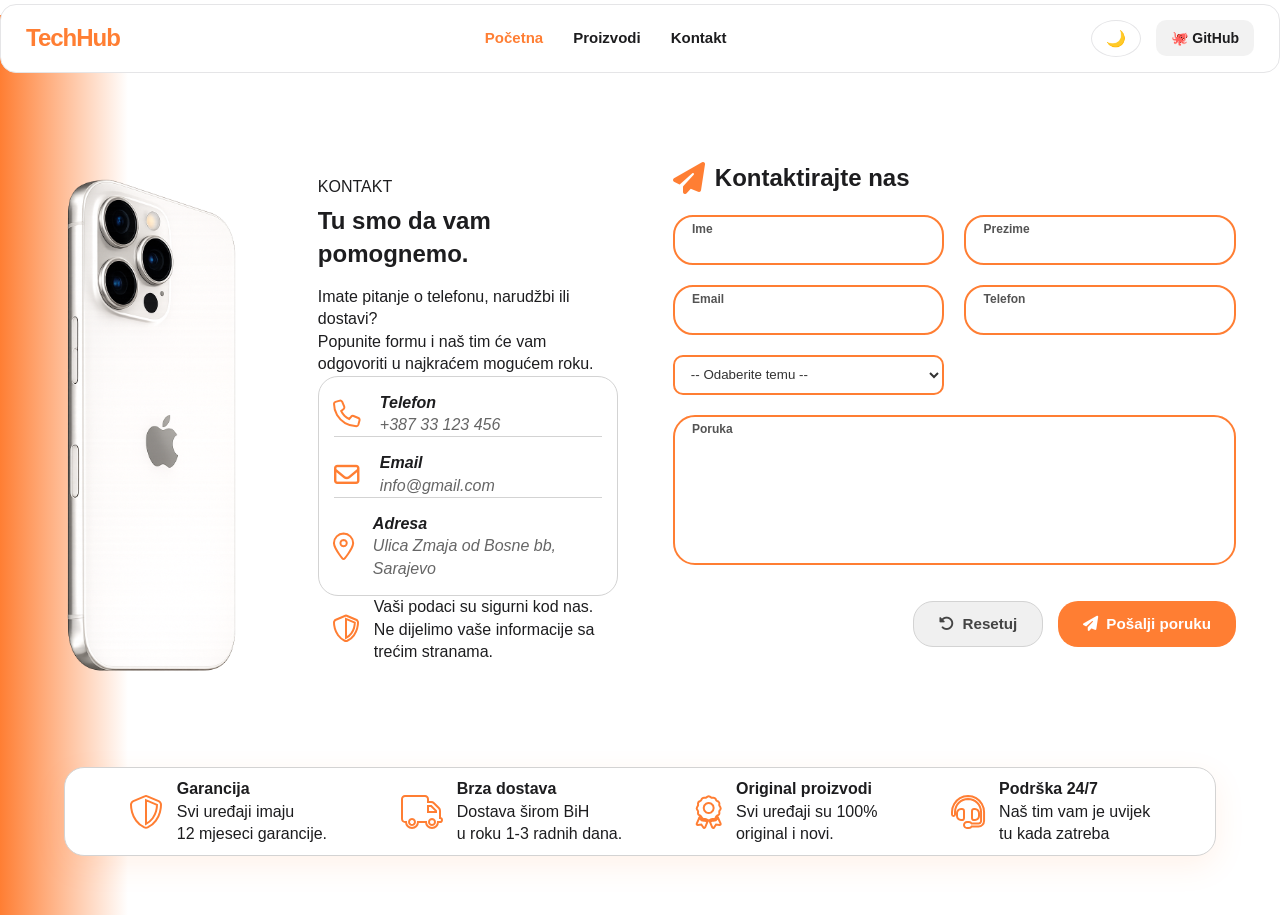
==== commit 73e14f8e: "relacija do js" ====
--- a/kontakt.html
+++ b/kontakt.html
@@ -177,6 +177,6 @@
         </div>
     </div>
 
-<script src="tptpskripte.js"></script>
+<script src="js/tptpskripte.js"></script>
 </body>
 </html>
